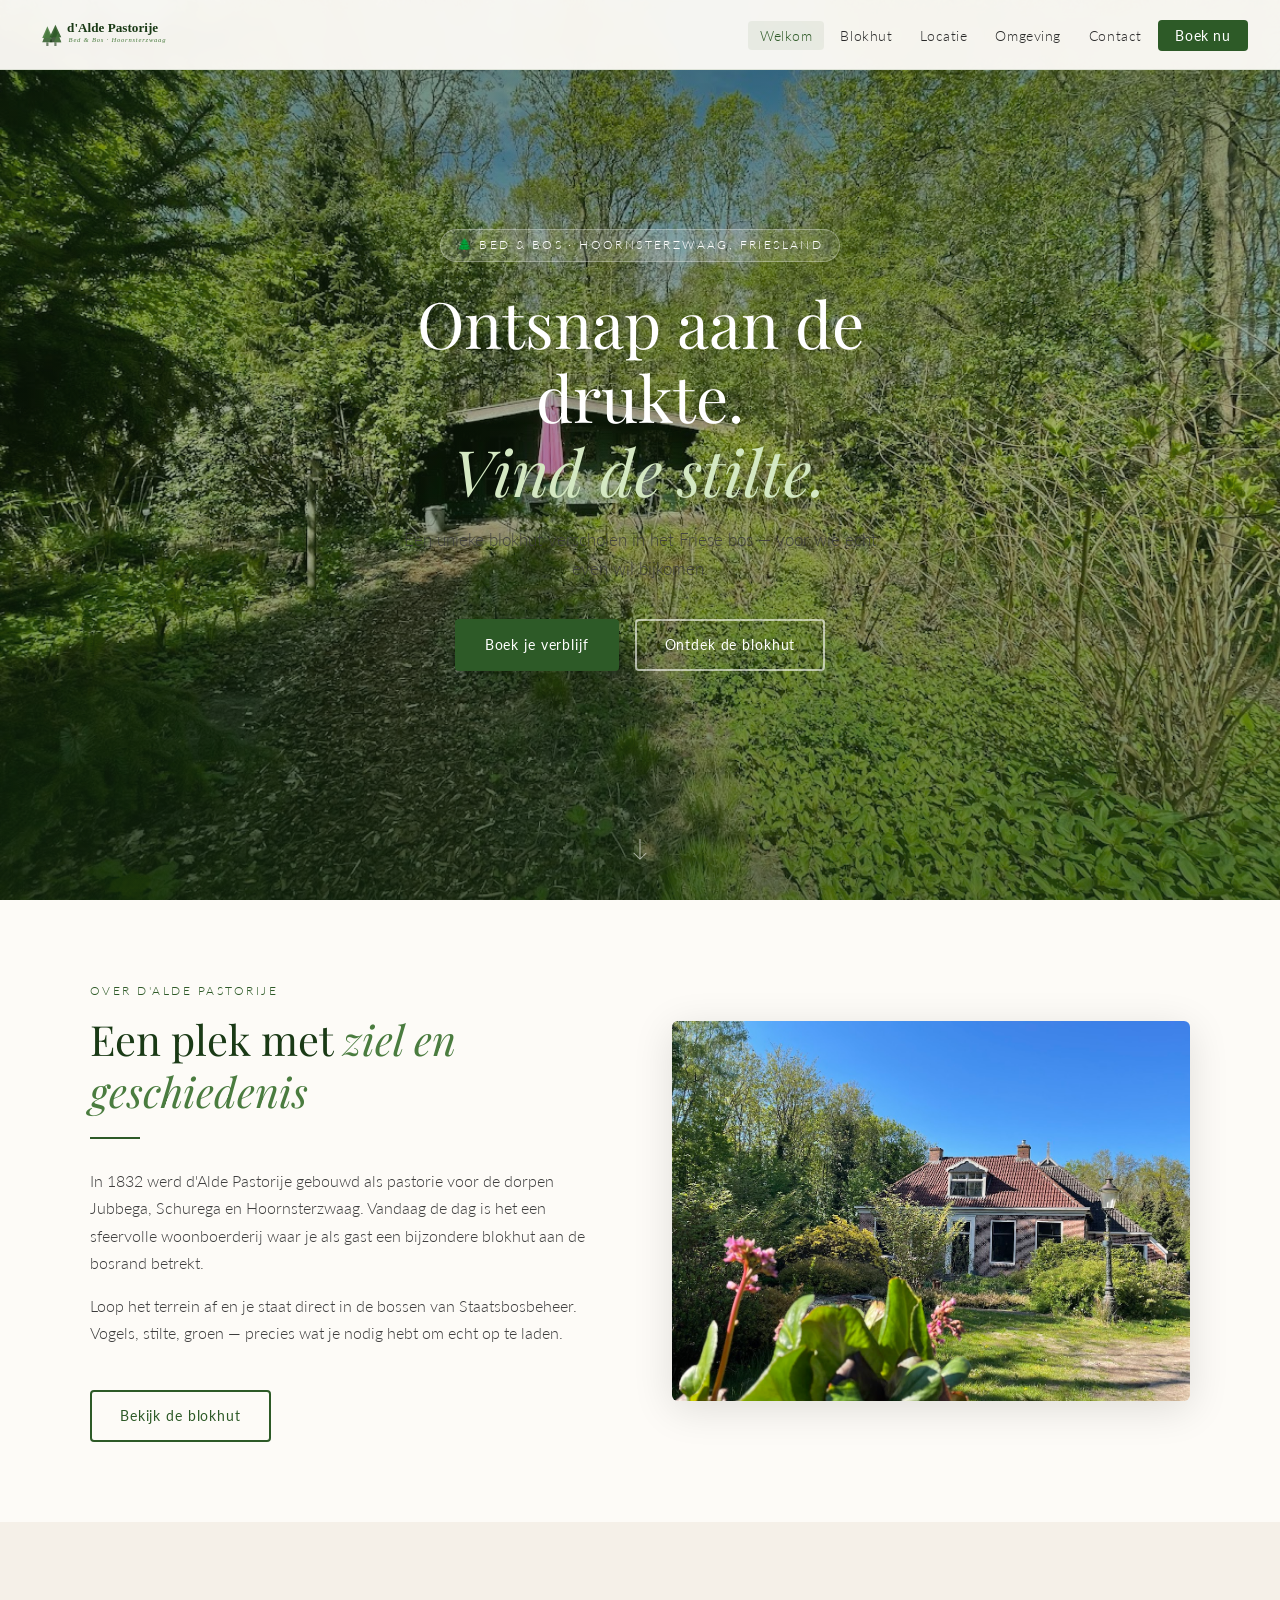
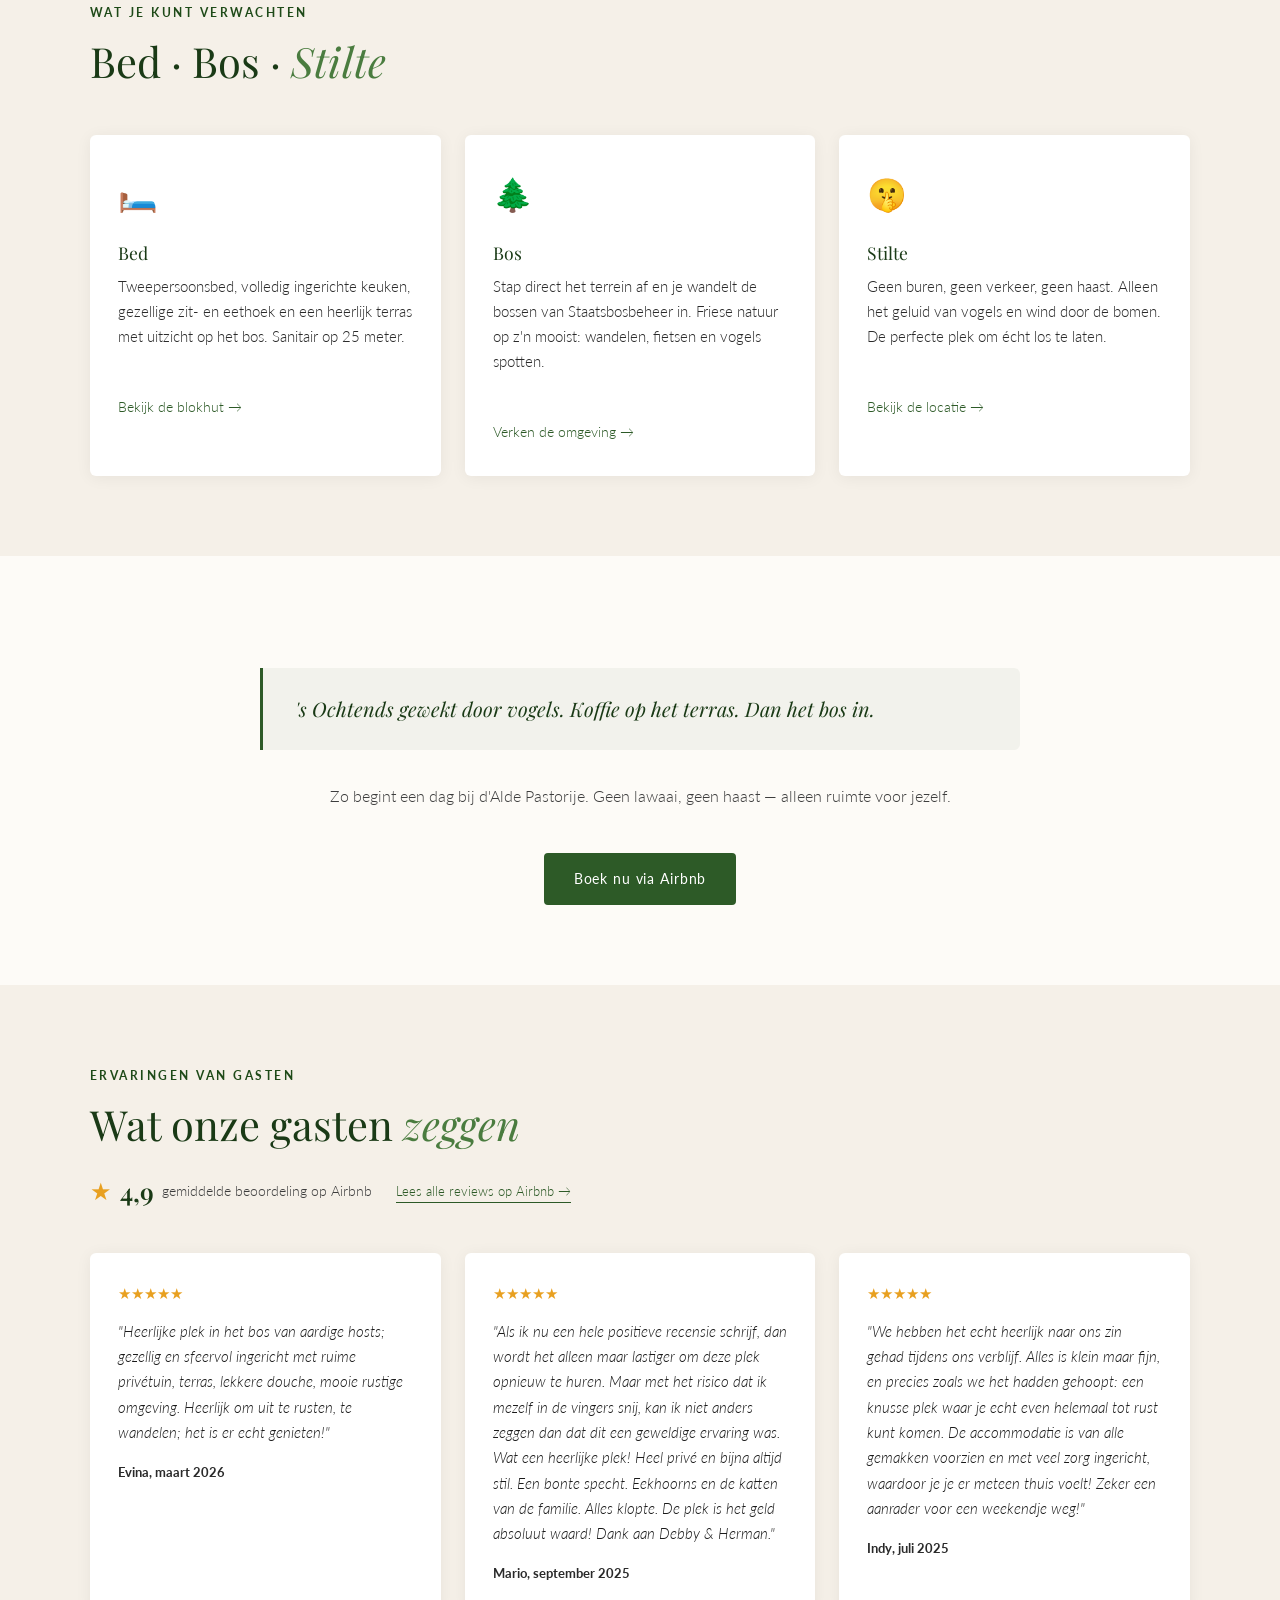
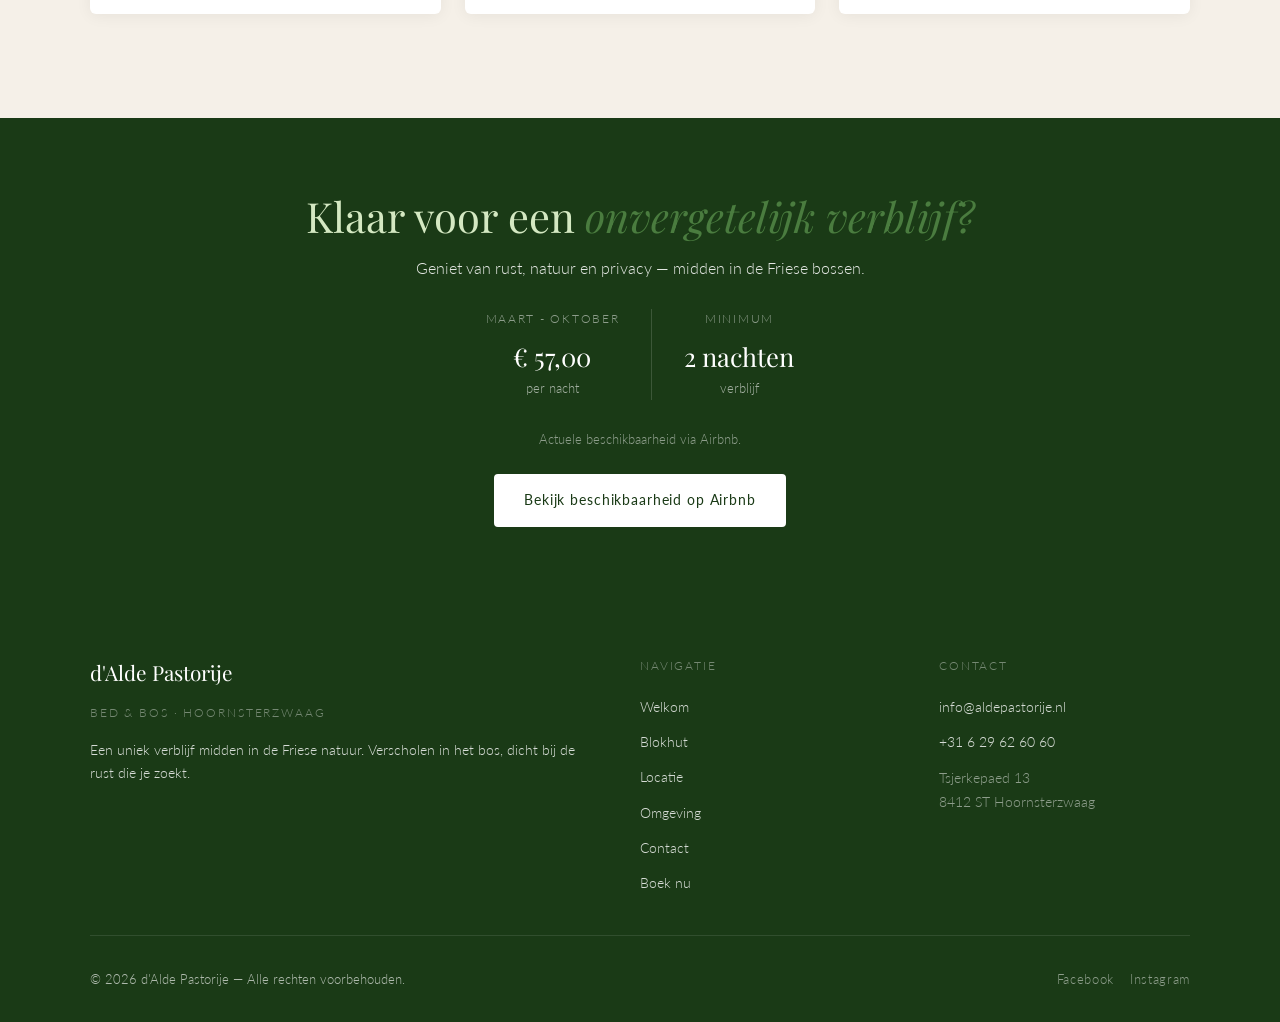
==== index.html @ 49e0f962 "Update index.html" ====
<!DOCTYPE html>
<html lang="nl">
<head>
  <meta charset="UTF-8">
  <meta name="viewport" content="width=device-width, initial-scale=1.0">
  <title>d'Alde Pastorije – Bed & Bos · Hoornsterzwaag, Friesland</title>
  <meta name="description" content="Een unieke blokhut verscholen in het bos. Rust, natuur en privacy midden in Friesland. Boek via Airbnb.">
  <link rel="stylesheet" href="style.css">
</head>
<body>

<!-- NAVIGATIE -->
<nav>
  <a href="index.html" class="nav-logo-img" aria-label="d'Alde Pastorije">
    <img src="fotos/logo.svg" alt="d'Alde Pastorije – Bed &amp; Bos" height="44">
  </a>
  <ul class="nav-links">
    <li><a href="index.html" class="actief">Welkom</a></li>
    <li><a href="blokhut.html">Blokhut</a></li>
    <li><a href="locatie.html">Locatie</a></li>
    <li><a href="omgeving.html">Omgeving</a></li>
    <li><a href="contact.html">Contact</a></li>
    <li><a href="https://www.airbnb.nl/rooms/590486765936281723?guests=1&adults=1&s=67&unique_share_id=4be885d4-4603-4502-bc7c-69f7382459e8" target="_blank" class="nav-boek">Boek nu</a></li>
  </ul>
  <button class="hamburger" aria-label="Menu">
    <span></span><span></span><span></span>
  </button>
</nav>

<!-- HERO -->
<div class="hero">
  <div class="hero-bg"></div>
  <div class="hero-inhoud">
    <span class="hero-tag">🌲 Bed &amp; Bos · Hoornsterzwaag, Friesland</span>
    <h1>Ontsnap aan de drukte.<br><em>Vind de stilte.</em></h1>
    <p>Een unieke blokhut verscholen in het Friese bos — voor wie echt even wil bijkomen.</p>
    <div class="knop-rij">
      <a href="https://www.airbnb.nl/rooms/590486765936281723?guests=1&adults=1&s=67&unique_share_id=4be885d4-4603-4502-bc7c-69f7382459e8" target="_blank" class="knop knop-primair">Boek je verblijf</a>
      <a href="blokhut.html" class="knop knop-secundair">Ontdek de blokhut</a>
    </div>
  </div>
  <a href="#over" class="scroll-pijl">↓</a>
</div>

<!-- OVER SECTIE -->
<section id="over">
  <div class="sectie-breed tweekolom">
    <div>
      <span class="sectie-label">Over d'Alde Pastorije</span>
      <h2>Een plek met <em>ziel en geschiedenis</em></h2>
      <div class="scheidingslijn"></div>
      <p>In 1832 werd d'Alde Pastorije gebouwd als pastorie voor de dorpen Jubbega, Schurega en Hoornsterzwaag. Vandaag de dag is het een sfeervolle woonboerderij waar je als gast een bijzondere blokhut aan de bosrand betrekt.</p>
      <p>Loop het terrein af en je staat direct in de bossen van Staatsbosbeheer. Vogels, stilte, groen — precies wat je nodig hebt om echt op te laden.</p>
      <br>
      <a href="blokhut.html" class="knop knop-lijn">Bekijk de blokhut</a>
    </div>
    <div class="foto-kader">
      <img src="fotos/IMG_7119.jpg" alt="D'Alde Pastorije - de pastorie">
    </div>
  </div>
</section>

<!-- KENMERKEN -->
<section class="bg-beige">
  <div class="sectie-breed">
    <span class="sectie-label">Wat je kunt verwachten</span>
    <h2>Bed · Bos · <em>Stilte</em></h2>
    <div class="kaart-rij">
      <div class="kaart">
        <span class="kaart-icon">🛏️</span>
        <h3>Bed</h3>
        <p>Tweepersoonsbed, volledig ingerichte keuken, gezellige zit- en eethoek en een heerlijk terras met uitzicht op het bos. Sanitair op 25 meter.</p>
        <br>
        <a href="blokhut.html" style="color: var(--groen); text-decoration: none; font-size: 0.88rem;">Bekijk de blokhut →</a>
      </div>
      <div class="kaart">
        <span class="kaart-icon">🌲</span>
        <h3>Bos</h3>
        <p>Stap direct het terrein af en je wandelt de bossen van Staatsbosbeheer in. Friese natuur op z'n mooist: wandelen, fietsen en vogels spotten.</p>
        <br>
        <a href="omgeving.html" style="color: var(--groen); text-decoration: none; font-size: 0.88rem;">Verken de omgeving →</a>
      </div>
      <div class="kaart">
        <span class="kaart-icon">🤫</span>
        <h3>Stilte</h3>
        <p>Geen buren, geen verkeer, geen haast. Alleen het geluid van vogels en wind door de bomen. De perfecte plek om écht los te laten.</p>
        <br>
        <a href="locatie.html" style="color: var(--groen); text-decoration: none; font-size: 0.88rem;">Bekijk de locatie →</a>
      </div>
    </div>
  </div>
</section>

<!-- QUOTE SECTIE -->
<section>
  <div class="sectie-smal" style="text-align: center;">
    <div class="quote-blok" style="text-align: left;">
      <p>'s Ochtends gewekt door vogels. Koffie op het terras. Dan het bos in.</p>
    </div>
    <p>Zo begint een dag bij d'Alde Pastorije. Geen lawaai, geen haast — alleen ruimte voor jezelf.</p>
    <br>
    <a href="https://www.airbnb.nl/rooms/590486765936281723?guests=1&adults=1&s=67&unique_share_id=4be885d4-4603-4502-bc7c-69f7382459e8" target="_blank" class="knop knop-donker">Boek nu via Airbnb</a>
  </div>
</section>

<!-- BEOORDELINGEN -->
<section class="bg-beige">
  <div class="sectie-breed">
    <span class="sectie-label">Ervaringen van gasten</span>
    <h2>Wat onze gasten <em>zeggen</em></h2>
    <div style="display: flex; align-items: center; gap: 1.5rem; margin: 0.75rem 0 2rem; flex-wrap: wrap;">
      <div style="display: flex; align-items: center; gap: 0.5rem;">
        <span style="font-size: 1.5rem; color: #e8a020;">★</span>
        <span style="font-family: 'Playfair Display', serif; font-size: 1.6rem; color: var(--groen-donker); font-weight: 600;">4,9</span>
        <span style="font-size: 0.85rem; color: var(--tekst-zacht);">gemiddelde beoordeling op Airbnb</span>
      </div>
      <a href="https://www.airbnb.nl/rooms/590486765936281723?guests=1&adults=1&s=67&unique_share_id=4be885d4-4603-4502-bc7c-69f7382459e8" target="_blank" style="font-size: 0.82rem; color: var(--groen); text-decoration: none; border-bottom: 1px solid var(--groen);">Lees alle reviews op Airbnb →</a>
    </div>
    <div class="sterren-rij">
      <div class="ster-kaart">
        <div class="sterren">★★★★★</div>
        <p>"Heerlijke plek in het bos van aardige hosts; gezellig en sfeervol ingericht met ruime privétuin, terras, lekkere douche, mooie rustige omgeving. Heerlijk om uit te rusten, te wandelen; het is er echt genieten!"</p>
        <span class="ster-naam">Evina, maart 2026</span>
      </div>
      <div class="ster-kaart">
        <div class="sterren">★★★★★</div>
        <p>"Als ik nu een hele positieve recensie schrijf, dan wordt het alleen maar lastiger om deze plek opnieuw te huren. Maar met het risico dat ik mezelf in de vingers snij, kan ik niet anders zeggen dan dat dit een geweldige ervaring was. Wat een heerlijke plek! Heel privé en bijna altijd stil. Een bonte specht. Eekhoorns en de katten van de familie. Alles klopte. De plek is het geld absoluut waard! Dank aan Debby & Herman."</p>
        <span class="ster-naam">Mario, september 2025</span>
      </div>
      <div class="ster-kaart">
        <div class="sterren">★★★★★</div>
        <p>"We hebben het echt heerlijk naar ons zin gehad tijdens ons verblijf. Alles is klein maar fijn, en precies zoals we het hadden gehoopt: een knusse plek waar je echt even helemaal tot rust kunt komen. De accommodatie is van alle gemakken voorzien en met veel zorg ingericht, waardoor je je er meteen thuis voelt! Zeker een aanrader voor een weekendje weg!"</p>
        <span class="ster-naam">Indy, juli 2025</span>
      </div>
    </div>
    <p style="margin-top: 1.5rem; font-size: 0.82rem; color: var(--tekst-zacht);"></p>
  </div>
</section>

<!-- PRIJS BANNER -->
<div class="prijs-banner">
  <h2>Klaar voor een <em>onvergetelijk verblijf?</em></h2>
  <p>Geniet van rust, natuur en privacy — midden in de Friese bossen.</p>
  <div style="display: flex; justify-content: center; gap: 2rem; flex-wrap: wrap; margin: 1.75rem 0;">
    <div style="text-align: center;">
      <div style="font-size: 0.72rem; letter-spacing: 0.15em; text-transform: uppercase; color: rgba(255,255,255,0.5); margin-bottom: 0.4rem;">maart - oktober</div>
      <div style="font-family: 'Playfair Display', serif; font-size: 1.6rem; color: white;">€ 57,00</div>
      <div style="font-size: 0.8rem; color: rgba(255,255,255,0.6);">per nacht</div>
    </div>
    <div style="width: 1px; background: rgba(255,255,255,0.15);"></div>
    <div style="text-align: center;">
      <div style="font-size: 0.72rem; letter-spacing: 0.15em; text-transform: uppercase; color: rgba(255,255,255,0.5); margin-bottom: 0.4rem;">Minimum</div>
      <div style="font-family: 'Playfair Display', serif; font-size: 1.6rem; color: white;">2 nachten</div>
      <div style="font-size: 0.8rem; color: rgba(255,255,255,0.6);">verblijf</div>
    </div>
  </div>
  <p style="font-size: 0.82rem; color: rgba(255,255,255,0.5); margin-bottom: 1.5rem;">Actuele beschikbaarheid via Airbnb.</p>
  <a href="https://www.airbnb.nl/rooms/590486765936281723?guests=1&adults=1&s=67&unique_share_id=4be885d4-4603-4502-bc7c-69f7382459e8" target="_blank" class="knop" style="background: white; color: var(--groen-donker); border: 2px solid white;">Bekijk beschikbaarheid op Airbnb</a>
</div>

<!-- FOOTER -->
<footer>
  <div class="footer-inner">
    <div>
      <div class="footer-merk">d'Alde Pastorije</div>
      <div class="footer-sub">Bed &amp; Bos · Hoornsterzwaag</div>
      <p class="footer-tekst">Een uniek verblijf midden in de Friese natuur. Verscholen in het bos, dicht bij de rust die je zoekt.</p>
    </div>
    <div>
      <div class="footer-kop">Navigatie</div>
      <ul class="footer-links">
        <li><a href="index.html">Welkom</a></li>
        <li><a href="blokhut.html">Blokhut</a></li>
        <li><a href="locatie.html">Locatie</a></li>
        <li><a href="omgeving.html">Omgeving</a></li>
        <li><a href="contact.html">Contact</a></li>
        <li><a href="https://www.airbnb.nl/rooms/590486765936281723?guests=1&adults=1&s=67&unique_share_id=4be885d4-4603-4502-bc7c-69f7382459e8" target="_blank">Boek nu</a></li>
      </ul>
    </div>
    <div>
      <div class="footer-kop">Contact</div>
      <ul class="footer-links">
        <li><a href="mailto:info@aldepastorije.nl">info@aldepastorije.nl</a></li>
        <li><a href="tel:+31629626060">+31 6 29 62 60 60</a></li>
        <li style="color: rgba(255,255,255,0.5); font-size: 0.88rem; padding: 0.25rem 0;">Tsjerkepaed 13<br>8412 ST Hoornsterzwaag</li>
      </ul>
    </div>
  </div>
  <div class="footer-bodem">
    <span>© 2026 d'Alde Pastorije — Alle rechten voorbehouden.</span>
    <div class="social-links">
      <a href="http://www.facebook.com/aldepastorije" target="_blank">Facebook</a>
      <a href="http://www.instagram.com/aldepastorije" target="_blank">Instagram</a>
    </div>
  </div>
</footer>

<script src="script.js"></script>
</body>
</html>
---- style.css ----
@import url('https://fonts.googleapis.com/css2?family=Playfair+Display:ital,wght@0,400;0,600;1,400&family=Lato:wght@300;400;700&display=swap');

:root {
  --groen: #2d5a27;
  --groen-licht: #4a7c3f;
  --groen-donker: #1a3a16;
  --beige: #f5f0e8;
  --beige-donker: #e8e0d0;
  --bruin: #8b6914;
  --wit: #fdfbf7;
  --tekst: #1a1a1a;
  --tekst-zacht: #3d3d3d;
  --accent: #c8552a;
}

* { box-sizing: border-box; margin: 0; padding: 0; }

html { scroll-behavior: smooth; }

body {
  font-family: 'Lato', sans-serif;
  font-weight: 300;
  color: var(--tekst);
  background: var(--wit);
  line-height: 1.7;
}

/* ── NAVIGATIE ── */
nav {
  position: fixed;
  top: 0; left: 0; right: 0;
  z-index: 100;
  background: rgba(253, 251, 247, 0.96);
  backdrop-filter: blur(8px);
  border-bottom: 1px solid rgba(45, 90, 39, 0.12);
  padding: 0 2rem;
  display: flex;
  align-items: center;
  justify-content: space-between;
  height: 70px;
  transition: box-shadow 0.3s;
}

nav.scrolled { box-shadow: 0 2px 20px rgba(0,0,0,0.08); }

.nav-logo {
  display: flex;
  flex-direction: column;
  text-decoration: none;
  line-height: 1.2;
}

.nav-logo span:first-child {
  font-family: 'Playfair Display', serif;
  font-size: 1.15rem;
  color: var(--groen-donker);
  font-weight: 600;
}

.nav-logo span:last-child {
  font-size: 0.7rem;
  color: #2a2a2a;
  letter-spacing: 0.12em;
  text-transform: uppercase;
}

.nav-links {
  display: flex;
  list-style: none;
  gap: 0.25rem;
  align-items: center;
}

.nav-links a {
  text-decoration: none;
  color: #2a2a2a;
  font-size: 0.88rem;
  letter-spacing: 0.04em;
  padding: 0.4rem 0.75rem;
  border-radius: 4px;
  transition: color 0.2s, background 0.2s;
}

.nav-links a:hover, .nav-links a.actief {
  color: var(--groen);
  background: rgba(45, 90, 39, 0.07);
}

.nav-boek {
  background: var(--groen) !important;
  color: white !important;
  padding: 0.45rem 1.1rem !important;
  border-radius: 4px !important;
  font-weight: 400 !important;
  letter-spacing: 0.06em;
  transition: background 0.2s !important;
}

.nav-boek:hover { background: var(--groen-licht) !important; }

.hamburger {
  display: none;
  flex-direction: column;
  gap: 5px;
  cursor: pointer;
  background: none;
  border: none;
  padding: 4px;
}

.hamburger span {
  display: block;
  width: 24px;
  height: 2px;
  background: var(--groen-donker);
  border-radius: 2px;
  transition: all 0.3s;
}

/* ── PAGINAKOP ── */
.page-top { padding-top: 70px; }

/* ── HERO ── */
.hero {
  position: relative;
  height: 100vh;
  min-height: 600px;
  overflow: hidden;
  display: flex;
  align-items: center;
  justify-content: center;
}

.hero-bg {
  position: absolute;
  inset: 0;
  background:
    linear-gradient(to bottom, rgba(20, 45, 15, 0.55) 0%, rgba(20, 45, 15, 0.35) 50%, rgba(20, 45, 15, 0.65) 100%),
    url('fotos/IMG_7157.jpg') center/cover no-repeat;
}

.hero-inhoud {
  position: relative;
  text-align: center;
  color: white;
  padding: 2rem;
  max-width: 680px;
  animation: opkomen 1s ease-out;
}

@keyframes opkomen {
  from { opacity: 0; transform: translateY(24px); }
  to   { opacity: 1; transform: translateY(0); }
}

.hero-tag {
  display: inline-block;
  font-size: 0.75rem;
  letter-spacing: 0.2em;
  text-transform: uppercase;
  background: rgba(255,255,255,0.15);
  border: 1px solid rgba(255,255,255,0.3);
  padding: 0.35rem 1rem;
  border-radius: 20px;
  margin-bottom: 1.5rem;
}

.hero h1 {
  font-family: 'Playfair Display', serif;
  font-size: clamp(2.4rem, 6vw, 4rem);
  line-height: 1.15;
  margin-bottom: 1.2rem;
  font-weight: 400;
}

.hero h1 em {
  font-style: italic;
  color: #d4e8c2;
}

.hero p {
  font-size: 1.05rem;
  font-weight: 300;
  opacity: 0.9;
  margin-bottom: 2.2rem;
  max-width: 480px;
  margin-left: auto;
  margin-right: auto;
}

.knop-rij {
  display: flex;
  gap: 1rem;
  justify-content: center;
  flex-wrap: wrap;
}

.knop {
  display: inline-block;
  text-decoration: none;
  padding: 0.75rem 1.75rem;
  border-radius: 4px;
  font-size: 0.9rem;
  letter-spacing: 0.06em;
  transition: all 0.2s;
  font-weight: 400;
}

.knop-primair {
  background: var(--groen);
  color: white;
  border: 2px solid var(--groen);
}

.knop-primair:hover { background: var(--groen-licht); border-color: var(--groen-licht); }

.knop-secundair {
  background: transparent;
  color: white;
  border: 2px solid rgba(255,255,255,0.6);
}

.knop-secundair:hover { background: rgba(255,255,255,0.15); border-color: white; }

.knop-donker {
  background: var(--groen);
  color: white;
  border: 2px solid var(--groen);
}

.knop-donker:hover { background: var(--groen-licht); }

.knop-lijn {
  background: transparent;
  color: var(--groen);
  border: 2px solid var(--groen);
}

.knop-lijn:hover { background: var(--groen); color: white; }

.scroll-pijl {
  position: absolute;
  bottom: 2rem;
  left: 50%;
  transform: translateX(-50%);
  color: rgba(255,255,255,0.6);
  font-size: 1.5rem;
  animation: bounce 2s infinite;
  text-decoration: none;
}

@keyframes bounce {
  0%, 100% { transform: translateX(-50%) translateY(0); }
  50% { transform: translateX(-50%) translateY(6px); }
}

/* ── SECTIES ── */
section { padding: 5rem 2rem; }

.sectie-smal { max-width: 760px; margin: 0 auto; }
.sectie-breed { max-width: 1100px; margin: 0 auto; }

.sectie-label {
  font-size: 0.78rem;
  letter-spacing: 0.2em;
  text-transform: uppercase;
  color: var(--groen);
  margin-bottom: 0.75rem;
  display: block;
}

h2 {
  font-family: 'Playfair Display', serif;
  font-size: clamp(1.8rem, 3.5vw, 2.6rem);
  font-weight: 400;
  line-height: 1.25;
  color: var(--groen-donker);
  margin-bottom: 1.2rem;
}

h2 em { font-style: italic; color: var(--groen-licht); }

h3 {
  font-family: 'Playfair Display', serif;
  font-size: 1.25rem;
  font-weight: 400;
  color: var(--groen-donker);
  margin-bottom: 0.6rem;
}

p { margin-bottom: 1rem; color: var(--tekst-zacht); }
p:last-child { margin-bottom: 0; }

/* ── BEIGE SECTIE ── */
.bg-beige { background: var(--beige); }
.bg-groen { background: var(--groen-donker); color: white; }
.bg-groen h2 { color: #d4e8c2; }
.bg-groen p { color: rgba(255,255,255,0.75); }

/* ── TWEEKOLOM ── */
.tweekolom {
  display: grid;
  grid-template-columns: 1fr 1fr;
  gap: 4rem;
  align-items: center;
}

.tweekolom.omgekeerd > *:first-child { order: 2; }
.tweekolom.omgekeerd > *:last-child { order: 1; }

/* ── FOTO ── */
.foto-kader {
  border-radius: 6px;
  overflow: hidden;
  box-shadow: 0 8px 40px rgba(0,0,0,0.12);
}

.foto-kader img {
  width: 100%;
  height: 380px;
  object-fit: cover;
  display: block;
  transition: transform 0.5s;
}

.foto-kader:hover img { transform: scale(1.03); }

/* ── ICON KAARTEN ── */
.kaart-rij {
  display: grid;
  grid-template-columns: repeat(auto-fit, minmax(220px, 1fr));
  gap: 1.5rem;
  margin-top: 3rem;
}

.kaart {
  background: white;
  border-radius: 6px;
  padding: 2rem 1.75rem;
  box-shadow: 0 2px 16px rgba(0,0,0,0.06);
  transition: transform 0.2s, box-shadow 0.2s;
}

.kaart:hover { transform: translateY(-3px); box-shadow: 0 6px 24px rgba(0,0,0,0.1); }

.kaart-icon { font-size: 2rem; margin-bottom: 1rem; display: block; }
.kaart h3 { font-size: 1.1rem; margin-bottom: 0.4rem; }
.kaart p { font-size: 0.92rem; }

/* ── GALERIJ ── */
.galerij {
  display: grid;
  grid-template-columns: repeat(auto-fit, minmax(260px, 1fr));
  gap: 0.75rem;
  margin-top: 2rem;
}

.galerij img {
  width: 100%;
  height: 220px;
  object-fit: cover;
  border-radius: 4px;
  display: block;
  cursor: pointer;
  transition: opacity 0.2s, transform 0.3s;
}

.galerij img:hover { opacity: 0.9; transform: scale(1.01); }

/* ── LIGHTBOX ── */
.lightbox {
  display: none;
  position: fixed;
  inset: 0;
  background: rgba(0,0,0,0.92);
  z-index: 1000;
  align-items: center;
  justify-content: center;
}

.lightbox.open { display: flex; }

.lightbox img {
  max-width: 90vw;
  max-height: 88vh;
  object-fit: contain;
  border-radius: 4px;
}

.lightbox-sluit {
  position: absolute;
  top: 1.5rem; right: 1.5rem;
  color: white;
  font-size: 2rem;
  cursor: pointer;
  background: none;
  border: none;
  line-height: 1;
  opacity: 0.7;
  transition: opacity 0.2s;
}

.lightbox-sluit:hover { opacity: 1; }

/* ── QUOTE SECTIE ── */
.quote-blok {
  border-left: 3px solid var(--groen);
  padding: 1.5rem 2rem;
  background: rgba(45, 90, 39, 0.05);
  border-radius: 0 6px 6px 0;
  margin: 2rem 0;
}

.quote-blok p {
  font-family: 'Playfair Display', serif;
  font-size: 1.25rem;
  font-style: italic;
  color: var(--groen-donker);
}

/* ── BEOORDELINGEN ── */
.sterren-rij {
  display: grid;
  grid-template-columns: repeat(auto-fit, minmax(240px, 1fr));
  gap: 1.5rem;
  margin-top: 2.5rem;
}

.ster-kaart {
  background: white;
  padding: 1.75rem;
  border-radius: 6px;
  box-shadow: 0 2px 16px rgba(0,0,0,0.06);
}

.sterren { color: #e8a020; font-size: 0.95rem; margin-bottom: 0.75rem; }
.ster-kaart p { font-size: 0.93rem; font-style: italic; color: var(--tekst); margin-bottom: 0.75rem; }
.ster-naam { font-size: 0.8rem; color: var(--tekst-zacht); font-weight: 700; font-style: normal; }

/* ── PRIJS BANNER ── */
.prijs-banner {
  text-align: center;
  padding: 4.5rem 2rem;
  background: var(--groen-donker);
  color: white;
}

.prijs-banner h2 { color: #d4e8c2; margin-bottom: 0.75rem; }
.prijs-banner p { color: rgba(255,255,255,0.75); margin-bottom: 0.5rem; }
.prijs-groot { font-size: 2rem; font-family: 'Playfair Display', serif; color: white !important; margin: 0.5rem 0 1.5rem; }

/* ── LIJSTEN ── */
.link-lijst {
  list-style: none;
  display: flex;
  flex-direction: column;
  gap: 0.5rem;
}

.link-lijst a {
  text-decoration: none;
  color: var(--groen);
  font-size: 0.95rem;
  display: flex;
  align-items: center;
  gap: 0.5rem;
  padding: 0.4rem 0;
  border-bottom: 1px solid rgba(45,90,39,0.1);
  transition: color 0.2s, padding-left 0.2s;
}

.link-lijst a::before { content: '→'; font-size: 0.8rem; }
.link-lijst a:hover { color: var(--groen-donker); padding-left: 0.3rem; }

/* ── OMGEVING SECTIES ── */
.omgeving-grid {
  display: grid;
  grid-template-columns: repeat(auto-fit, minmax(220px, 1fr));
  gap: 2rem;
  margin-top: 2.5rem;
}

.omgeving-blok h3 { margin-bottom: 1rem; font-size: 1rem; letter-spacing: 0.08em; text-transform: uppercase; font-family: 'Lato', sans-serif; font-weight: 700; color: var(--groen); }

/* ── CONTACT ── */
.contact-grid {
  display: grid;
  grid-template-columns: 1fr 1fr;
  gap: 4rem;
  align-items: start;
}

.contact-info p { display: flex; align-items: flex-start; gap: 0.75rem; font-size: 0.95rem; }
.contact-info p span:first-child { font-size: 1.1rem; margin-top: 0.1rem; }

.contact-info a {
  color: var(--groen);
  text-decoration: none;
  transition: color 0.2s;
}

.contact-info a:hover { color: var(--groen-donker); }

.formulier { display: flex; flex-direction: column; gap: 1rem; }

.formulier input,
.formulier textarea,
.formulier select {
  width: 100%;
  padding: 0.85rem 1rem;
  border: 1.5px solid var(--beige-donker);
  border-radius: 4px;
  font-family: 'Lato', sans-serif;
  font-size: 0.92rem;
  background: white;
  color: var(--tekst);
  transition: border-color 0.2s;
  outline: none;
}

.formulier input:focus,
.formulier textarea:focus {
  border-color: var(--groen);
}

.formulier textarea { resize: vertical; min-height: 130px; }

.formulier button {
  background: var(--groen);
  color: white;
  border: none;
  padding: 0.85rem 2rem;
  font-family: 'Lato', sans-serif;
  font-size: 0.92rem;
  letter-spacing: 0.06em;
  cursor: pointer;
  border-radius: 4px;
  transition: background 0.2s;
  align-self: flex-start;
}

.formulier button:hover { background: var(--groen-licht); }

/* ── KAART ── */
.kaart-embed {
  border-radius: 6px;
  overflow: hidden;
  box-shadow: 0 4px 20px rgba(0,0,0,0.1);
  margin-top: 2rem;
}

.kaart-embed iframe {
  display: block;
  width: 100%;
  height: 380px;
  border: none;
}

/* ── PAGINATITEL ── */
.paginatitel {
  padding: 7rem 2rem 3rem;
  background: linear-gradient(135deg, var(--groen-donker), var(--groen));
  color: white;
  text-align: center;
}

.paginatitel h1 {
  font-family: 'Playfair Display', serif;
  font-size: clamp(2rem, 4vw, 3rem);
  font-weight: 400;
  color: white;
}

.paginatitel p { font-weight: 400;
  color: rgba(255,255,255,0.75);
  margin-top: 0.5rem;
  font-size: 1rem;
}

/* ── FOOTER ── */
footer {
  background: var(--groen-donker);
  color: rgba(255,255,255,0.7);
  padding: 3.5rem 2rem 2rem;
}

.footer-inner {
  max-width: 1100px;
  margin: 0 auto;
  display: grid;
  grid-template-columns: 2fr 1fr 1fr;
  gap: 3rem;
  padding-bottom: 2.5rem;
  border-bottom: 1px solid rgba(255,255,255,0.1);
}

.footer-merk { font-family: 'Playfair Display', serif; font-size: 1.3rem; color: white; margin-bottom: 0.75rem; }
.footer-sub { font-size: 0.78rem; letter-spacing: 0.15em; text-transform: uppercase; color: rgba(255,255,255,0.4); }
.footer-tekst { font-size: 0.88rem; margin-top: 1rem; line-height: 1.6; }

.footer-kop { font-size: 0.78rem; letter-spacing: 0.15em; text-transform: uppercase; color: rgba(255,255,255,0.4); margin-bottom: 1rem; }

.footer-links { list-style: none; display: flex; flex-direction: column; gap: 0.5rem; }
.footer-links a { color: rgba(255,255,255,0.65); text-decoration: none; font-size: 0.88rem; transition: color 0.2s; }
.footer-links a:hover { color: white; }

.footer-bodem {
  max-width: 1100px;
  margin: 2rem auto 0;
  display: flex;
  justify-content: space-between;
  align-items: center;
  font-size: 0.82rem;
  flex-wrap: wrap;
  gap: 0.5rem;
}

.social-links { display: flex; gap: 1rem; }
.social-links a { color: rgba(255,255,255,0.5); text-decoration: none; font-size: 0.82rem; letter-spacing: 0.05em; transition: color 0.2s; }
.social-links a:hover { color: white; }

/* ── BEIGE DIVIDER ── */
.scheidingslijn {
  width: 50px;
  height: 2px;
  background: var(--groen);
  margin: 1.25rem 0 1.75rem;
}

/* ── RESPONSIEF ── */
@media (max-width: 768px) {
  .nav-links { display: none; flex-direction: column; position: absolute; top: 70px; left: 0; right: 0; background: var(--wit); padding: 1rem 2rem 1.5rem; border-bottom: 1px solid var(--beige-donker); box-shadow: 0 4px 16px rgba(0,0,0,0.06); }
  .nav-links.open { display: flex; }
  .hamburger { display: flex; }

  .tweekolom { grid-template-columns: 1fr; gap: 2rem; }
  .tweekolom.omgekeerd > * { order: unset !important; }

  .contact-grid { grid-template-columns: 1fr; gap: 2.5rem; }

  .footer-inner { grid-template-columns: 1fr; gap: 2rem; }

  section { padding: 3.5rem 1.5rem; }
}

/* ── LOGO NAVIGATIE ── */
.nav-logo-img {
  display: flex;
  align-items: center;
  text-decoration: none;
  flex-shrink: 0;
}

.nav-logo-img img {
  height: 44px;
  width: auto;
  display: block;
}

/* ── CONTRASTVERBETERINGEN ── */

/* Kaart-tekst donkerder */
.kaart p { color: #2a2a2a; }
.kaart h3 { color: #1a3a16; }

/* Sterren-kaart tekst donkerder */
.ster-kaart p { color: #1a1a1a; }
.ster-naam { color: #2a2a2a; }

/* Footer tekst beter leesbaar */
footer { color: rgba(255,255,255,0.88); }
.footer-tekst { color: rgba(255,255,255,0.82); }
.footer-links a { color: rgba(255,255,255,0.82); }
.footer-bodem { color: rgba(255,255,255,0.65); }

/* Omgeving linklijst donkerder */
.link-lijst a { color: #1e4a18; }

/* Paginatitel ondertitel */
.paginatitel p { color: rgba(255,255,255,0.92); }

/* Sectielabel op beige achtergrond beter leesbaar */
.bg-beige .sectie-label { color: #1e4a18; font-weight: 700; }

/* Quote blok tekst */
.quote-blok p { color: #1a3a16; font-weight: 400; }

/* Prijs-banner subtekst */
.prijs-banner p { color: rgba(255,255,255,0.88); }
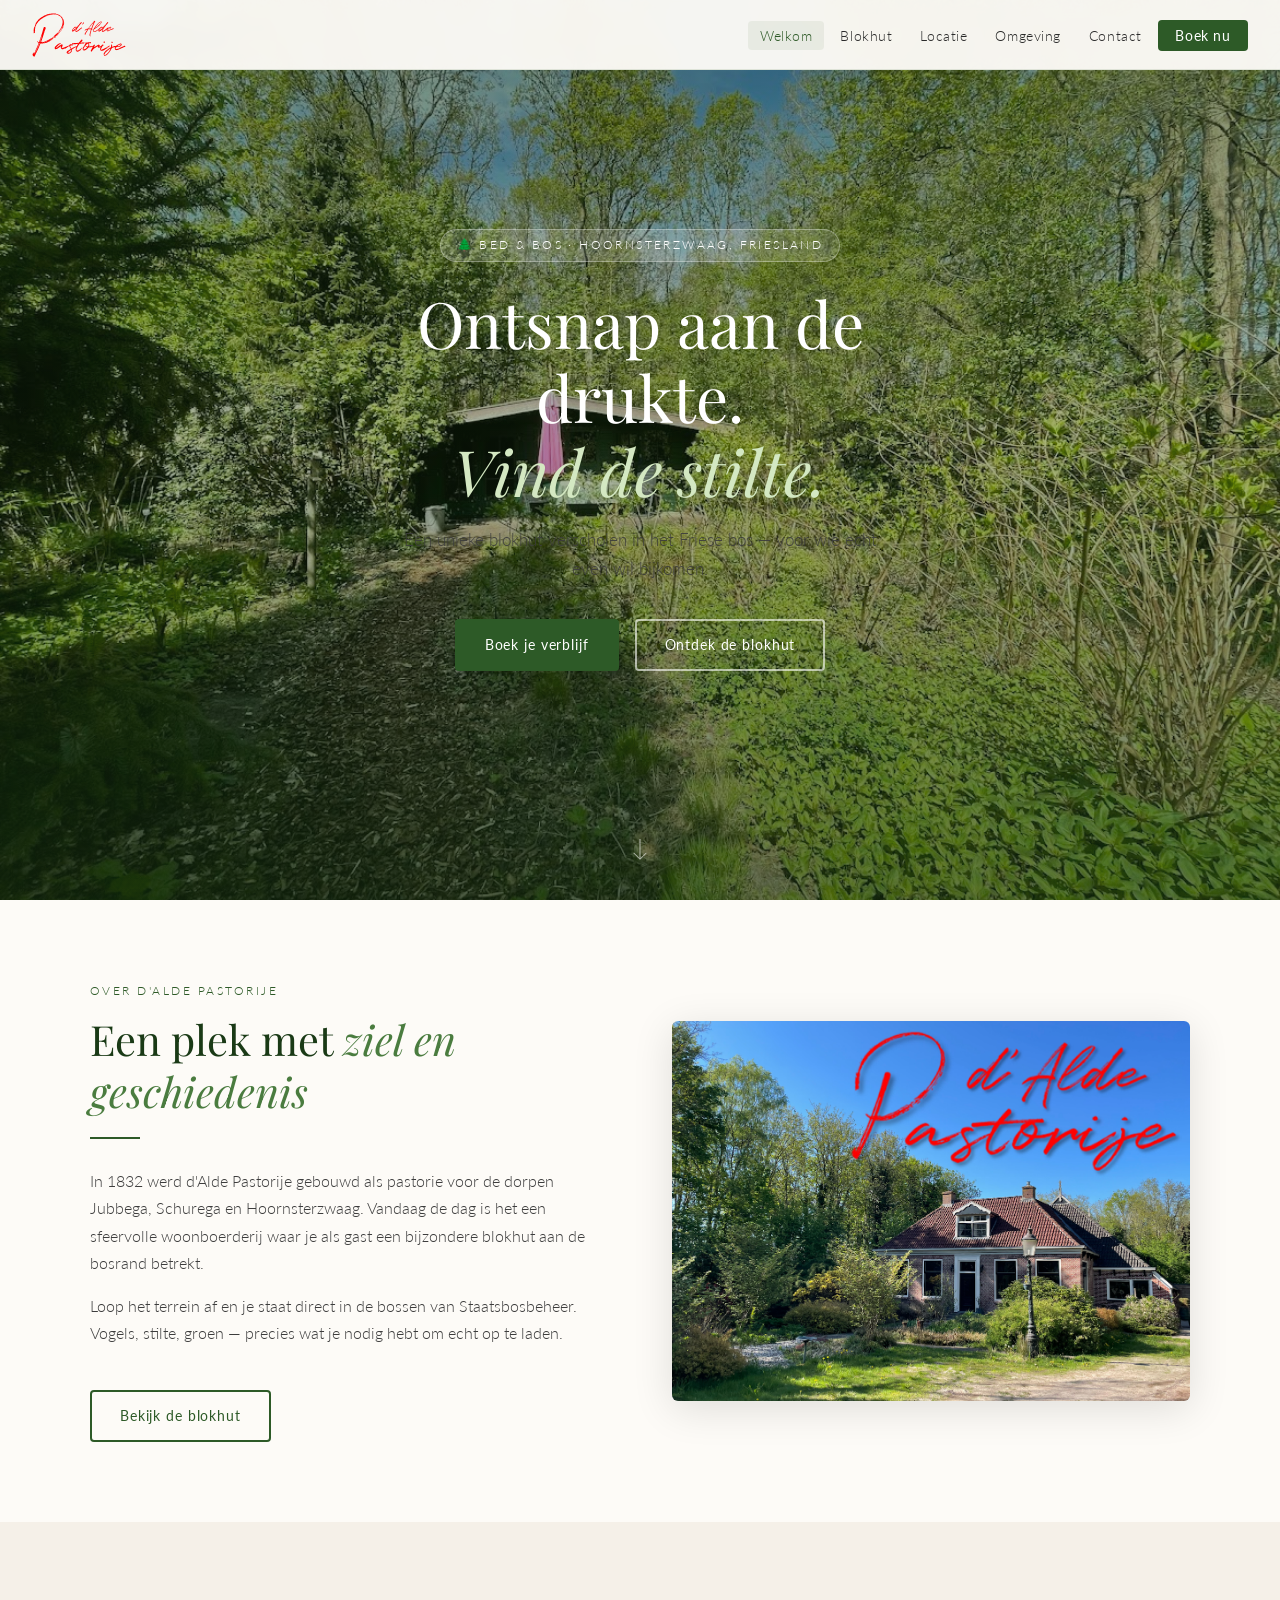
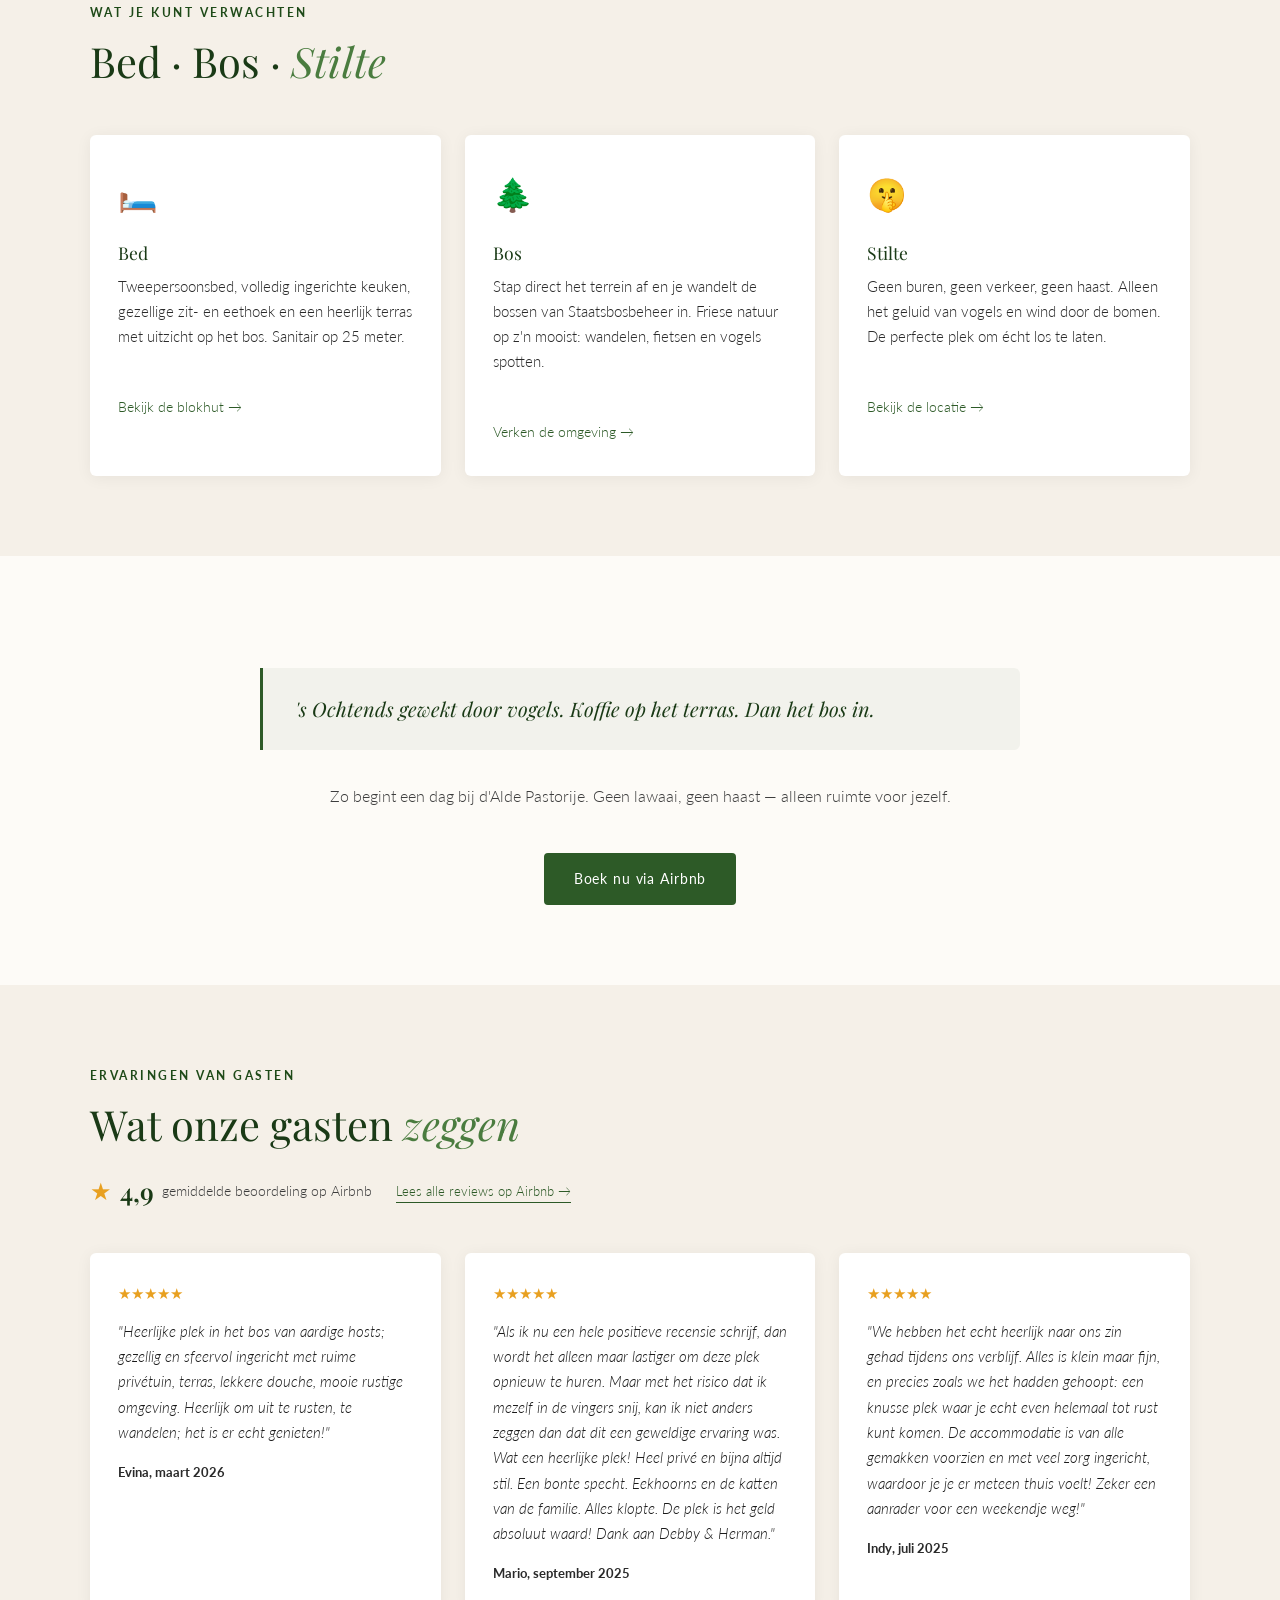
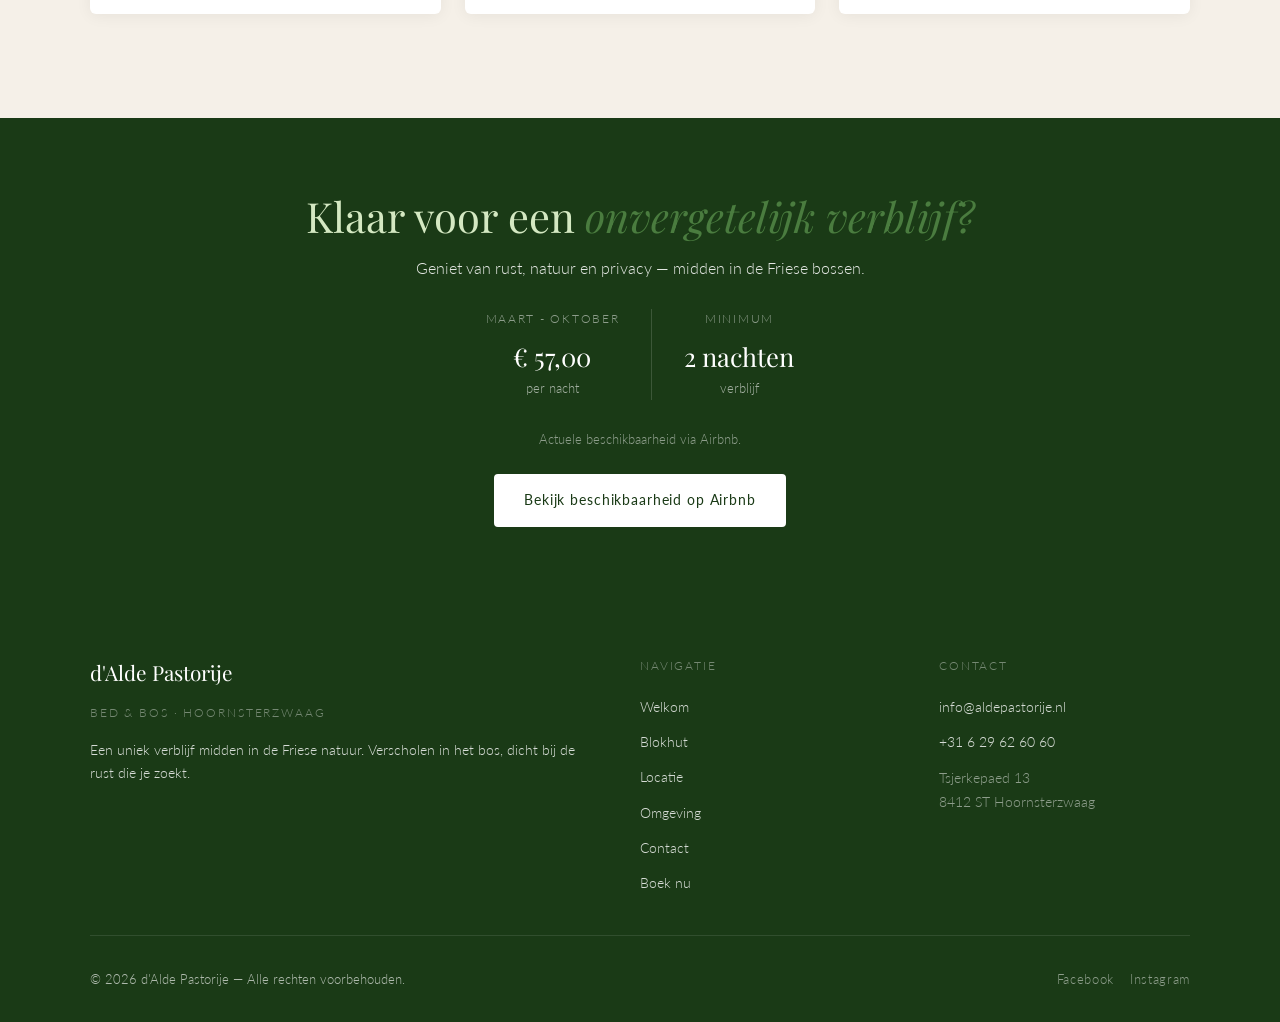
==== commit 653bca38: "Update index.html" ====
--- a/index.html
+++ b/index.html
@@ -55,7 +55,7 @@
       <a href="blokhut.html" class="knop knop-lijn">Bekijk de blokhut</a>
     </div>
     <div class="foto-kader">
-      <img src="fotos/IMG_7119.jpg" alt="D'Alde Pastorije - de pastorie">
+      <img src="fotos/Alde Pastorije.png" alt="Alde Pastorije">
     </div>
   </div>
 </section>
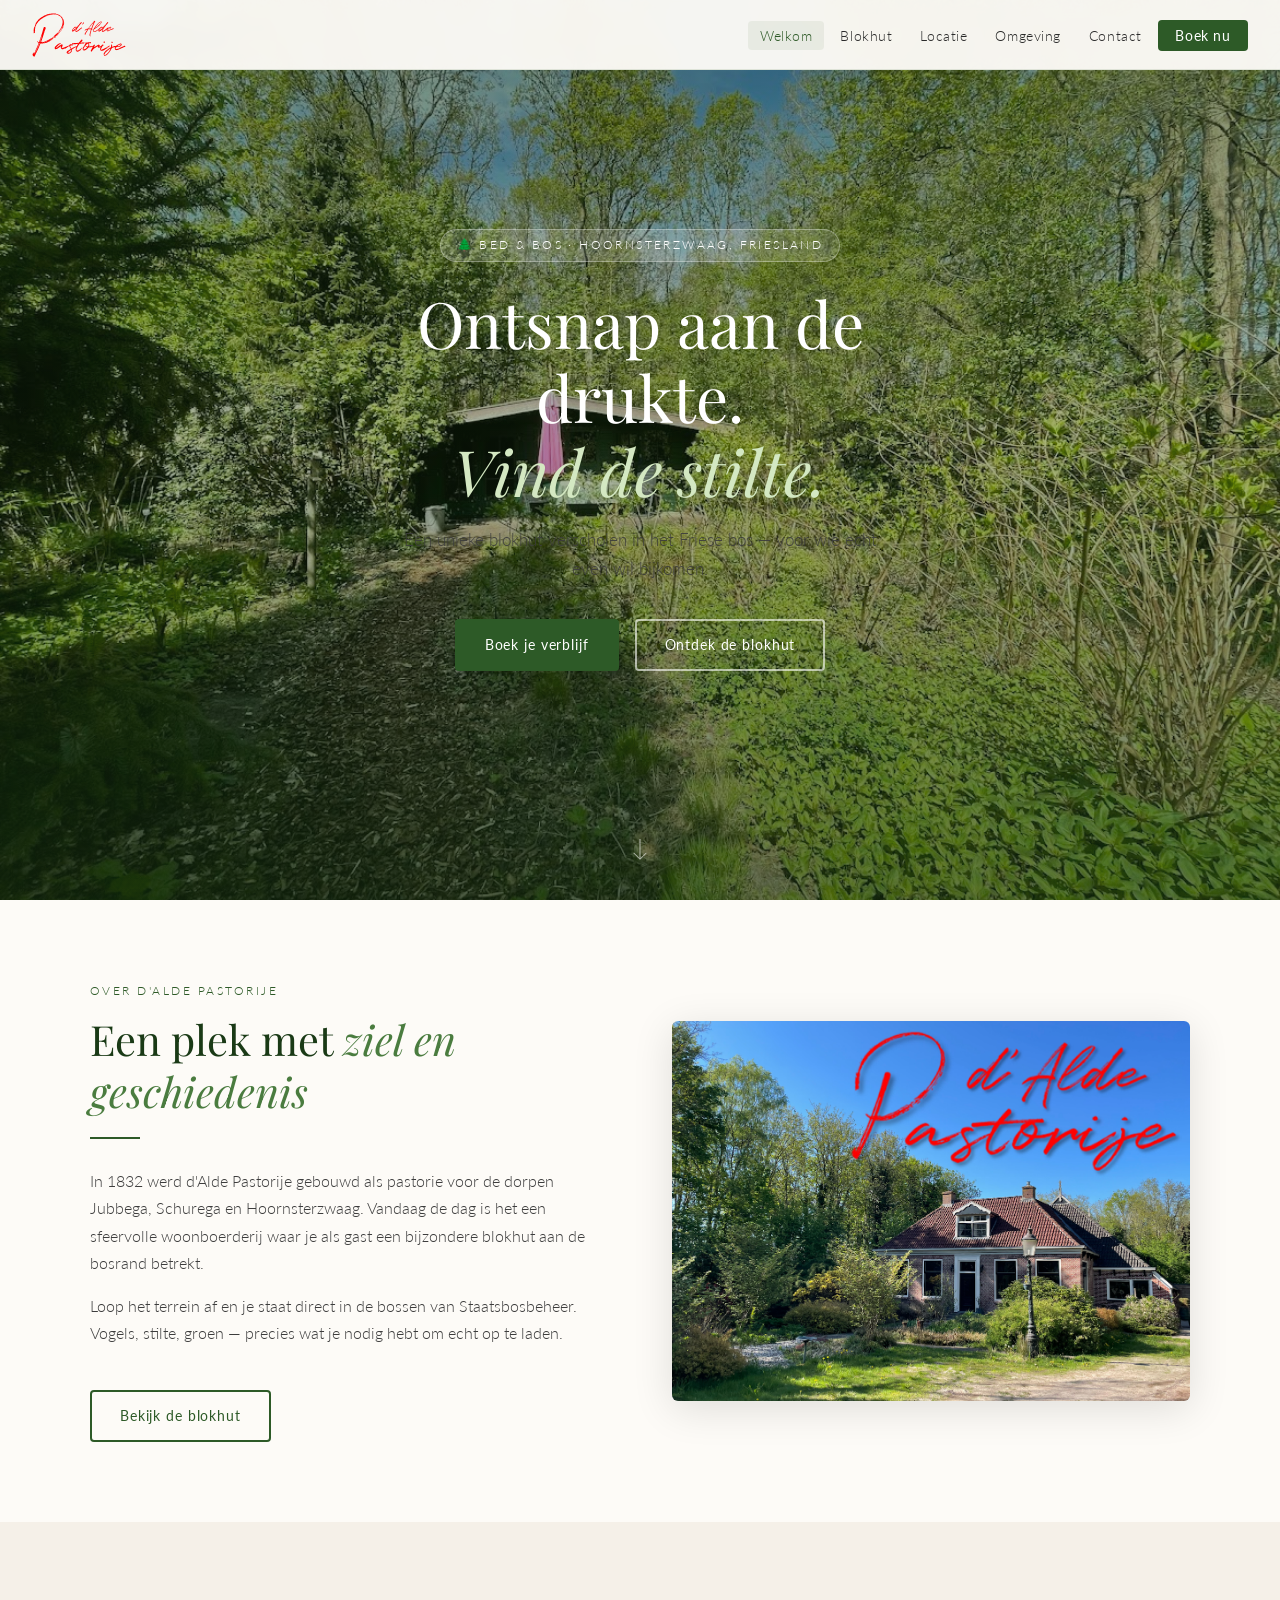
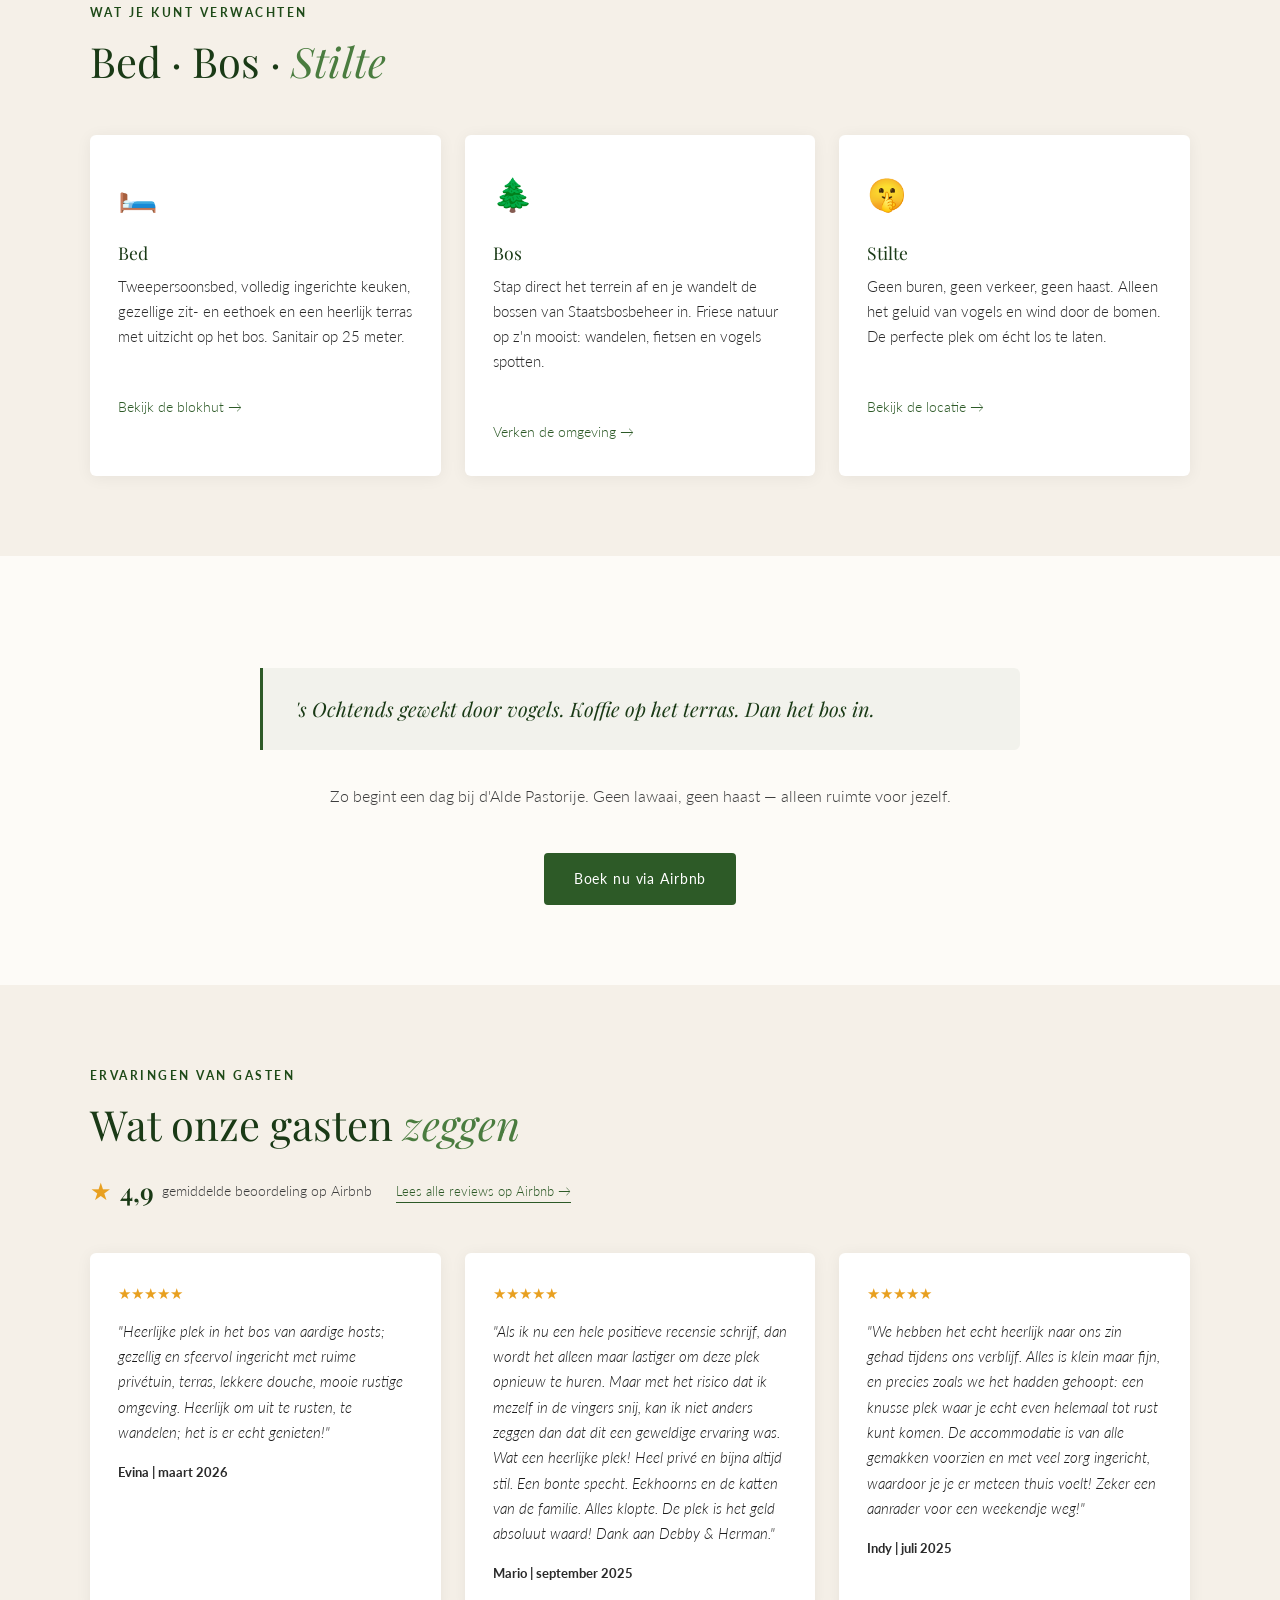
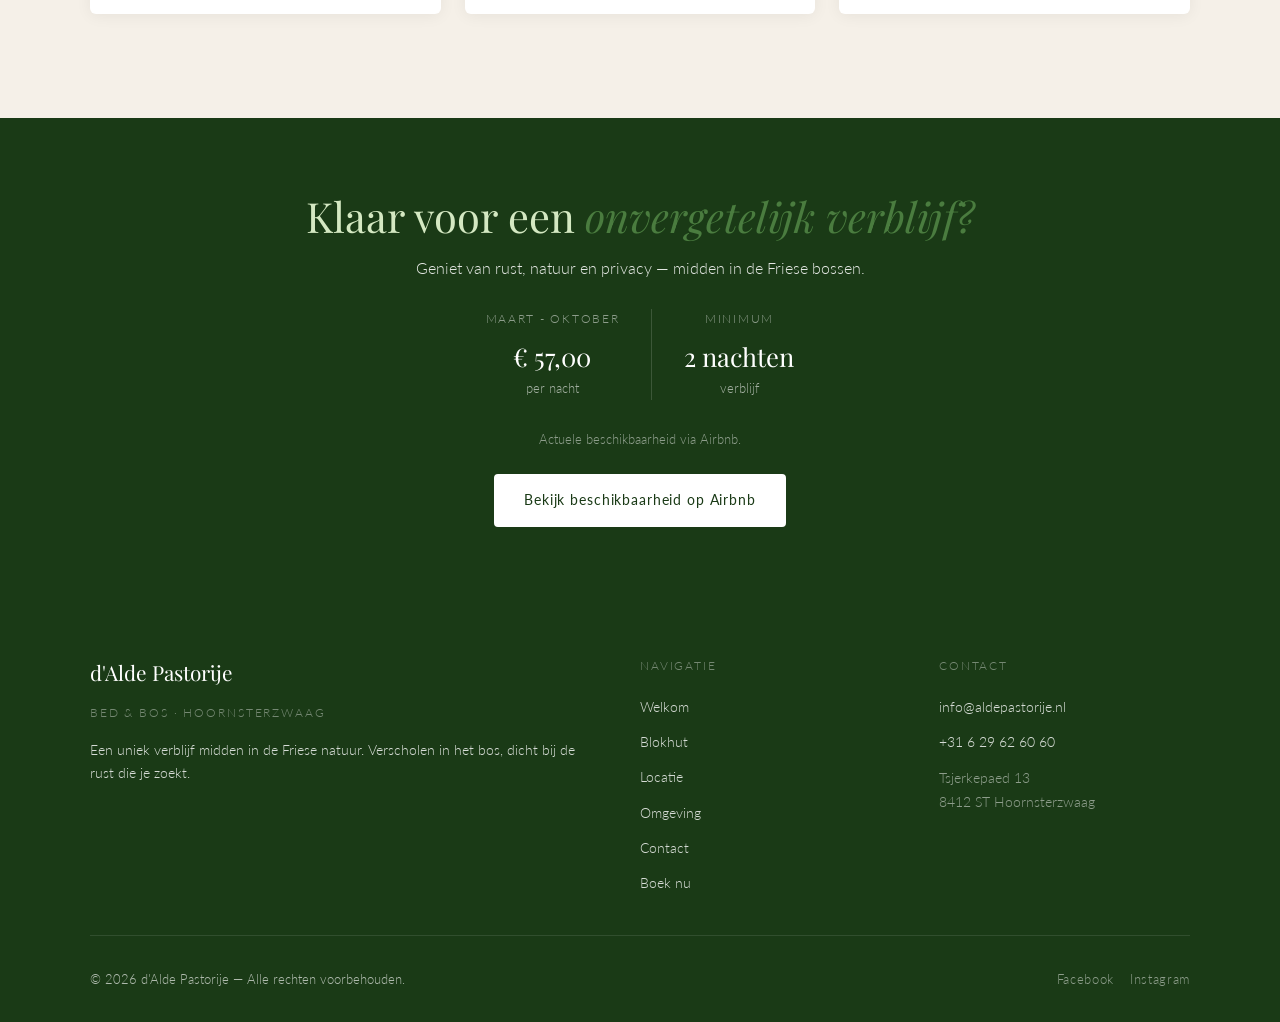
==== commit db1c01aa: "Update index.html" ====
--- a/index.html
+++ b/index.html
@@ -120,17 +120,17 @@
       <div class="ster-kaart">
         <div class="sterren">★★★★★</div>
         <p>"Heerlijke plek in het bos van aardige hosts; gezellig en sfeervol ingericht met ruime privétuin, terras, lekkere douche, mooie rustige omgeving. Heerlijk om uit te rusten, te wandelen; het is er echt genieten!"</p>
-        <span class="ster-naam">Evina, maart 2026</span>
+        <span class="ster-naam">Evina | maart 2026</span>
       </div>
       <div class="ster-kaart">
         <div class="sterren">★★★★★</div>
         <p>"Als ik nu een hele positieve recensie schrijf, dan wordt het alleen maar lastiger om deze plek opnieuw te huren. Maar met het risico dat ik mezelf in de vingers snij, kan ik niet anders zeggen dan dat dit een geweldige ervaring was. Wat een heerlijke plek! Heel privé en bijna altijd stil. Een bonte specht. Eekhoorns en de katten van de familie. Alles klopte. De plek is het geld absoluut waard! Dank aan Debby & Herman."</p>
-        <span class="ster-naam">Mario, september 2025</span>
+        <span class="ster-naam">Mario | september 2025</span>
       </div>
       <div class="ster-kaart">
         <div class="sterren">★★★★★</div>
         <p>"We hebben het echt heerlijk naar ons zin gehad tijdens ons verblijf. Alles is klein maar fijn, en precies zoals we het hadden gehoopt: een knusse plek waar je echt even helemaal tot rust kunt komen. De accommodatie is van alle gemakken voorzien en met veel zorg ingericht, waardoor je je er meteen thuis voelt! Zeker een aanrader voor een weekendje weg!"</p>
-        <span class="ster-naam">Indy, juli 2025</span>
+        <span class="ster-naam">Indy | juli 2025</span>
       </div>
     </div>
     <p style="margin-top: 1.5rem; font-size: 0.82rem; color: var(--tekst-zacht);"></p>
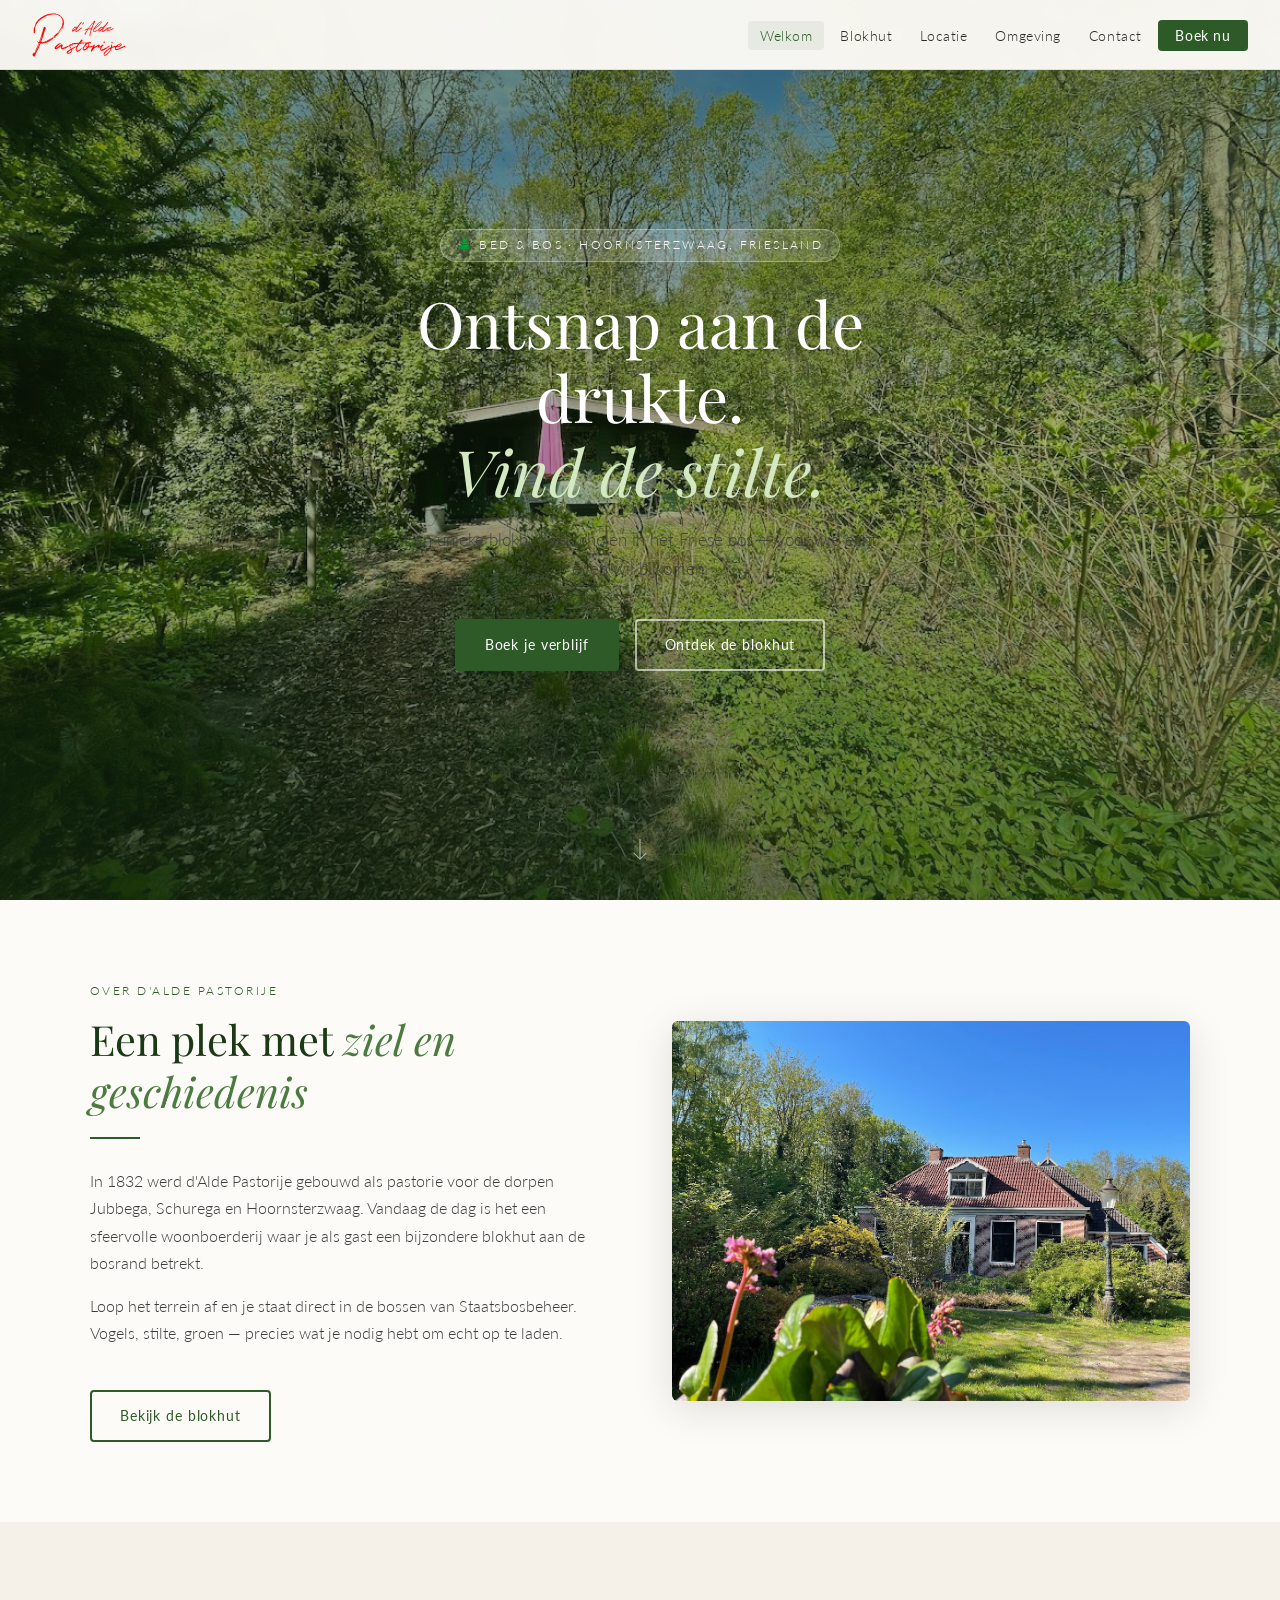
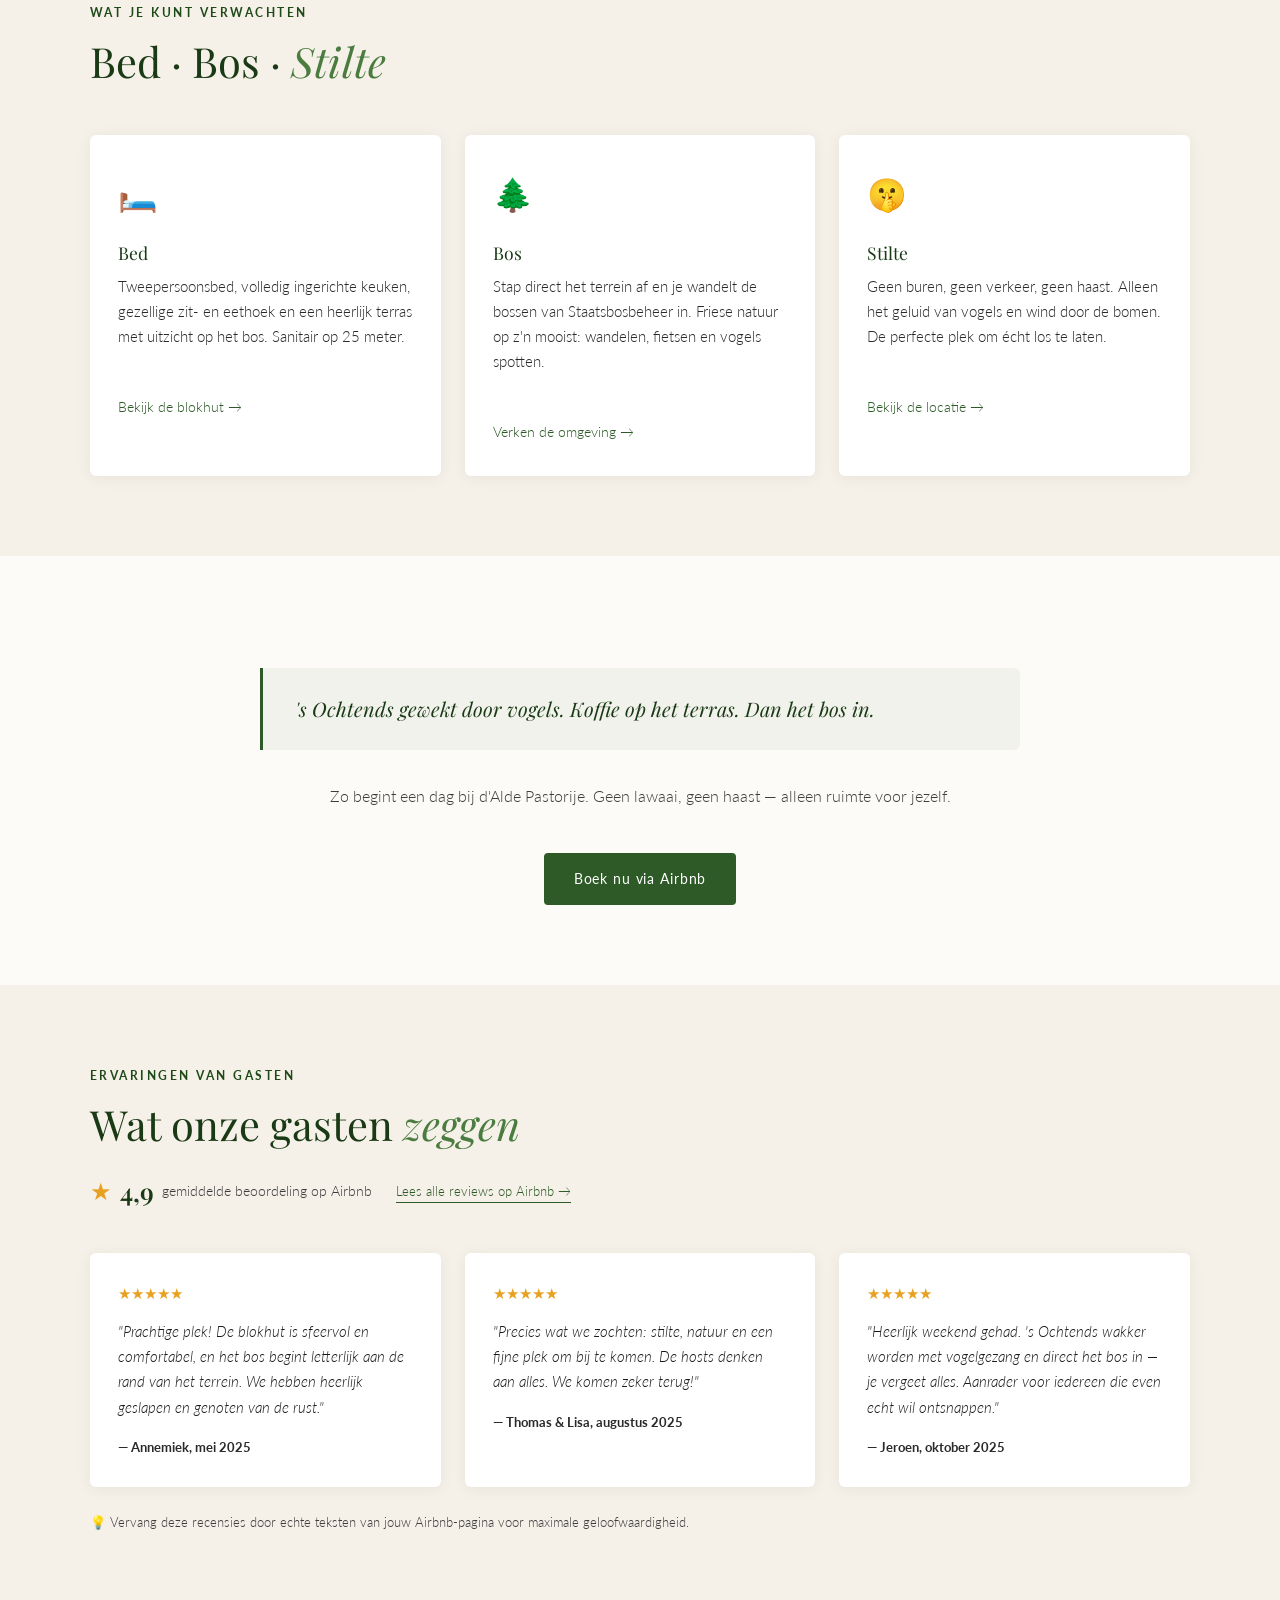
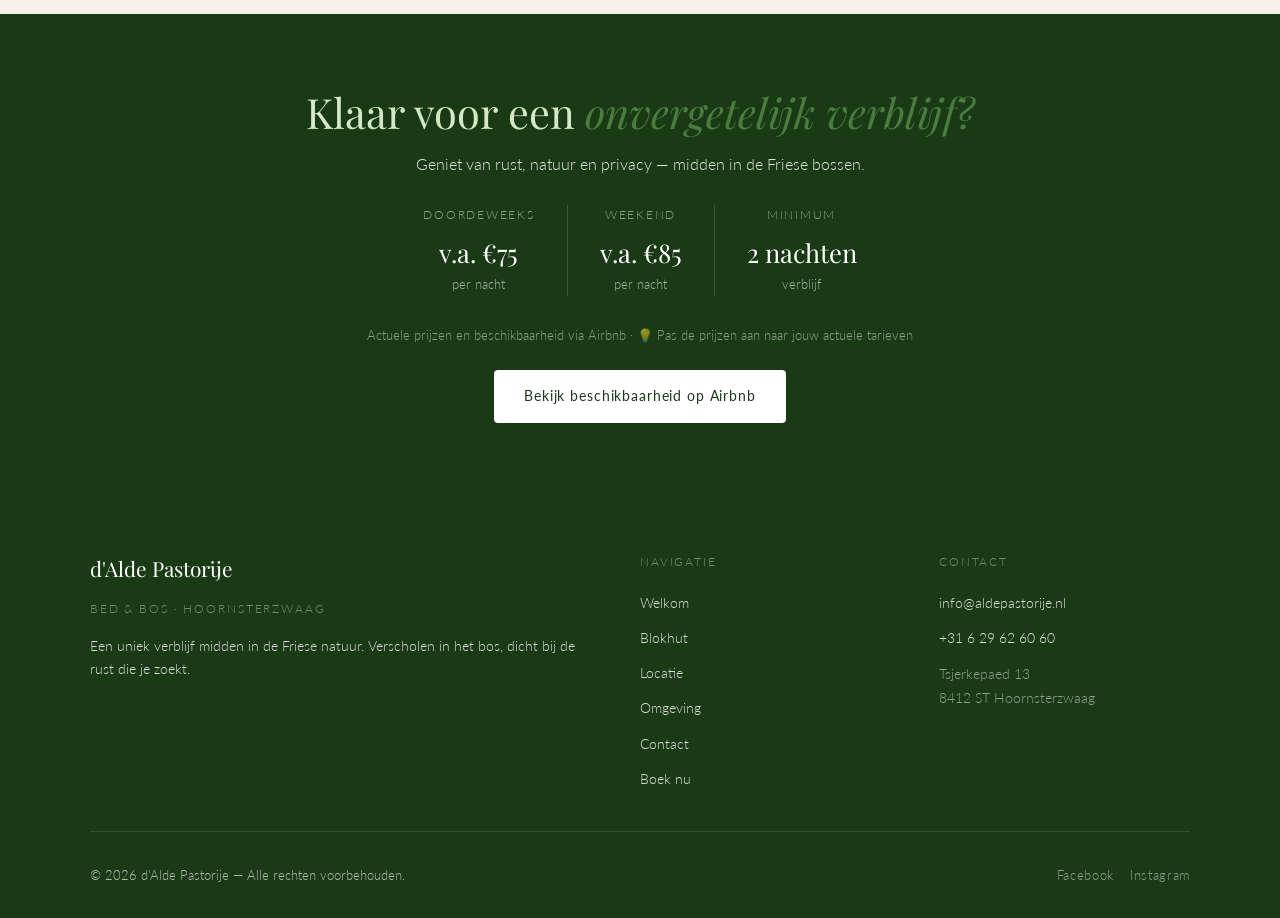
==== commit 00b16890: "Add files via upload" ====
--- a/index.html
+++ b/index.html
@@ -4,7 +4,8 @@
   <meta charset="UTF-8">
   <meta name="viewport" content="width=device-width, initial-scale=1.0">
   <title>d'Alde Pastorije – Bed & Bos · Hoornsterzwaag, Friesland</title>
-  <meta name="description" content="Een unieke blokhut verscholen in het bos. Rust, natuur en privacy midden in Friesland. Boek via Airbnb.">
+  <meta name="description" content="Een unieke blokhut verscholen in het Friese bos. Rust, natuur en privacy midden in Friesland. Boek via Airbnb.">
+  <link rel="icon" href="favicon.png" type="image/png">
   <link rel="stylesheet" href="style.css">
 </head>
 <body>
@@ -55,7 +56,7 @@
       <a href="blokhut.html" class="knop knop-lijn">Bekijk de blokhut</a>
     </div>
     <div class="foto-kader">
-      <img src="fotos/Alde Pastorije.png" alt="Alde Pastorije">
+      <img src="fotos/IMG_7119.jpg" alt="D'Alde Pastorije - de pastorie">
     </div>
   </div>
 </section>
@@ -119,21 +120,21 @@
     <div class="sterren-rij">
       <div class="ster-kaart">
         <div class="sterren">★★★★★</div>
-        <p>"Heerlijke plek in het bos van aardige hosts; gezellig en sfeervol ingericht met ruime privétuin, terras, lekkere douche, mooie rustige omgeving. Heerlijk om uit te rusten, te wandelen; het is er echt genieten!"</p>
-        <span class="ster-naam">Evina | maart 2026</span>
+        <p>"Prachtige plek! De blokhut is sfeervol en comfortabel, en het bos begint letterlijk aan de rand van het terrein. We hebben heerlijk geslapen en genoten van de rust."</p>
+        <span class="ster-naam">— Annemiek, mei 2025</span>
       </div>
       <div class="ster-kaart">
         <div class="sterren">★★★★★</div>
-        <p>"Als ik nu een hele positieve recensie schrijf, dan wordt het alleen maar lastiger om deze plek opnieuw te huren. Maar met het risico dat ik mezelf in de vingers snij, kan ik niet anders zeggen dan dat dit een geweldige ervaring was. Wat een heerlijke plek! Heel privé en bijna altijd stil. Een bonte specht. Eekhoorns en de katten van de familie. Alles klopte. De plek is het geld absoluut waard! Dank aan Debby & Herman."</p>
-        <span class="ster-naam">Mario | september 2025</span>
+        <p>"Precies wat we zochten: stilte, natuur en een fijne plek om bij te komen. De hosts denken aan alles. We komen zeker terug!"</p>
+        <span class="ster-naam">— Thomas &amp; Lisa, augustus 2025</span>
       </div>
       <div class="ster-kaart">
         <div class="sterren">★★★★★</div>
-        <p>"We hebben het echt heerlijk naar ons zin gehad tijdens ons verblijf. Alles is klein maar fijn, en precies zoals we het hadden gehoopt: een knusse plek waar je echt even helemaal tot rust kunt komen. De accommodatie is van alle gemakken voorzien en met veel zorg ingericht, waardoor je je er meteen thuis voelt! Zeker een aanrader voor een weekendje weg!"</p>
-        <span class="ster-naam">Indy | juli 2025</span>
-      </div>
-    </div>
-    <p style="margin-top: 1.5rem; font-size: 0.82rem; color: var(--tekst-zacht);"></p>
+        <p>"Heerlijk weekend gehad. 's Ochtends wakker worden met vogelgezang en direct het bos in — je vergeet alles. Aanrader voor iedereen die even echt wil ontsnappen."</p>
+        <span class="ster-naam">— Jeroen, oktober 2025</span>
+      </div>
+    </div>
+    <p style="margin-top: 1.5rem; font-size: 0.82rem; color: var(--tekst-zacht);">💡 Vervang deze recensies door echte teksten van jouw Airbnb-pagina voor maximale geloofwaardigheid.</p>
   </div>
 </section>
 
@@ -143,8 +144,14 @@
   <p>Geniet van rust, natuur en privacy — midden in de Friese bossen.</p>
   <div style="display: flex; justify-content: center; gap: 2rem; flex-wrap: wrap; margin: 1.75rem 0;">
     <div style="text-align: center;">
-      <div style="font-size: 0.72rem; letter-spacing: 0.15em; text-transform: uppercase; color: rgba(255,255,255,0.5); margin-bottom: 0.4rem;">maart - oktober</div>
-      <div style="font-family: 'Playfair Display', serif; font-size: 1.6rem; color: white;">€ 57,00</div>
+      <div style="font-size: 0.72rem; letter-spacing: 0.15em; text-transform: uppercase; color: rgba(255,255,255,0.5); margin-bottom: 0.4rem;">Doordeweeks</div>
+      <div style="font-family: 'Playfair Display', serif; font-size: 1.6rem; color: white;">v.a. €75</div>
+      <div style="font-size: 0.8rem; color: rgba(255,255,255,0.6);">per nacht</div>
+    </div>
+    <div style="width: 1px; background: rgba(255,255,255,0.15);"></div>
+    <div style="text-align: center;">
+      <div style="font-size: 0.72rem; letter-spacing: 0.15em; text-transform: uppercase; color: rgba(255,255,255,0.5); margin-bottom: 0.4rem;">Weekend</div>
+      <div style="font-family: 'Playfair Display', serif; font-size: 1.6rem; color: white;">v.a. €85</div>
       <div style="font-size: 0.8rem; color: rgba(255,255,255,0.6);">per nacht</div>
     </div>
     <div style="width: 1px; background: rgba(255,255,255,0.15);"></div>
@@ -154,7 +161,7 @@
       <div style="font-size: 0.8rem; color: rgba(255,255,255,0.6);">verblijf</div>
     </div>
   </div>
-  <p style="font-size: 0.82rem; color: rgba(255,255,255,0.5); margin-bottom: 1.5rem;">Actuele beschikbaarheid via Airbnb.</p>
+  <p style="font-size: 0.82rem; color: rgba(255,255,255,0.5); margin-bottom: 1.5rem;">Actuele prijzen en beschikbaarheid via Airbnb · 💡 Pas de prijzen aan naar jouw actuele tarieven</p>
   <a href="https://www.airbnb.nl/rooms/590486765936281723?guests=1&adults=1&s=67&unique_share_id=4be885d4-4603-4502-bc7c-69f7382459e8" target="_blank" class="knop" style="background: white; color: var(--groen-donker); border: 2px solid white;">Bekijk beschikbaarheid op Airbnb</a>
 </div>
 
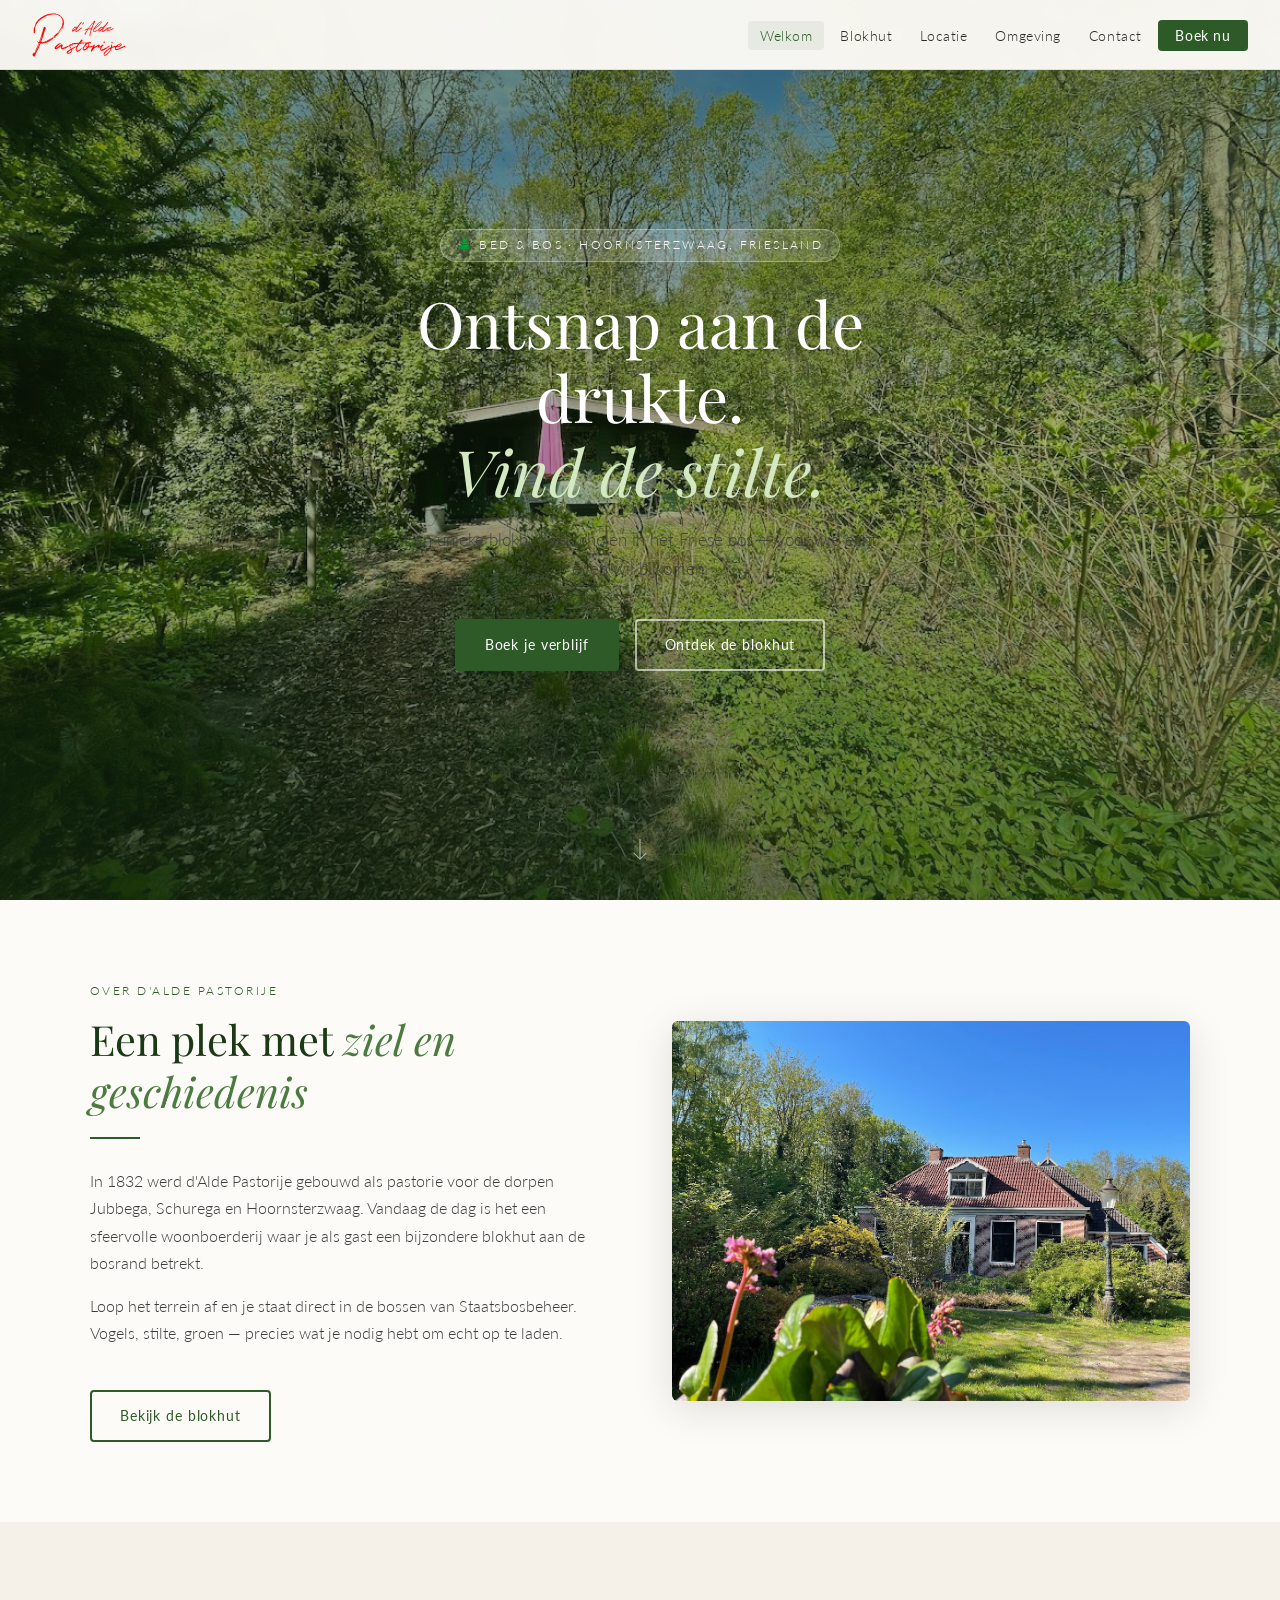
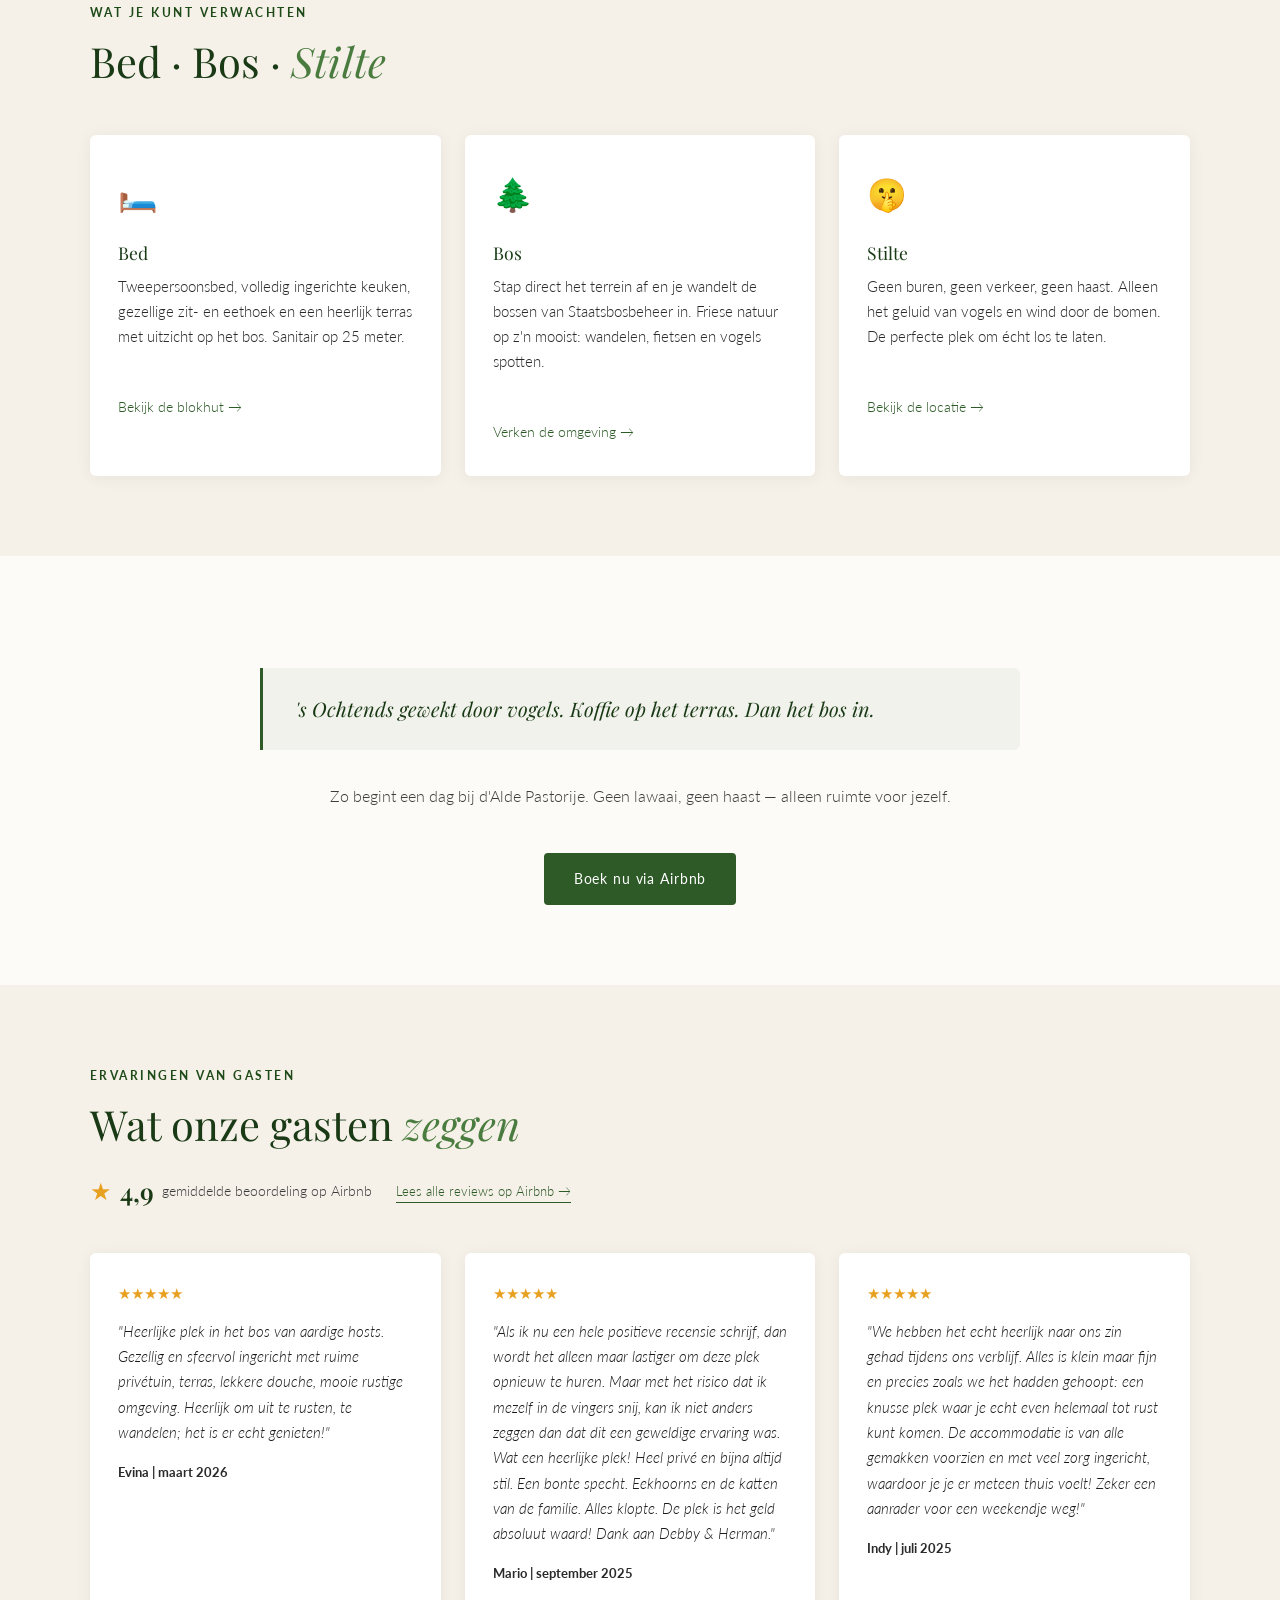
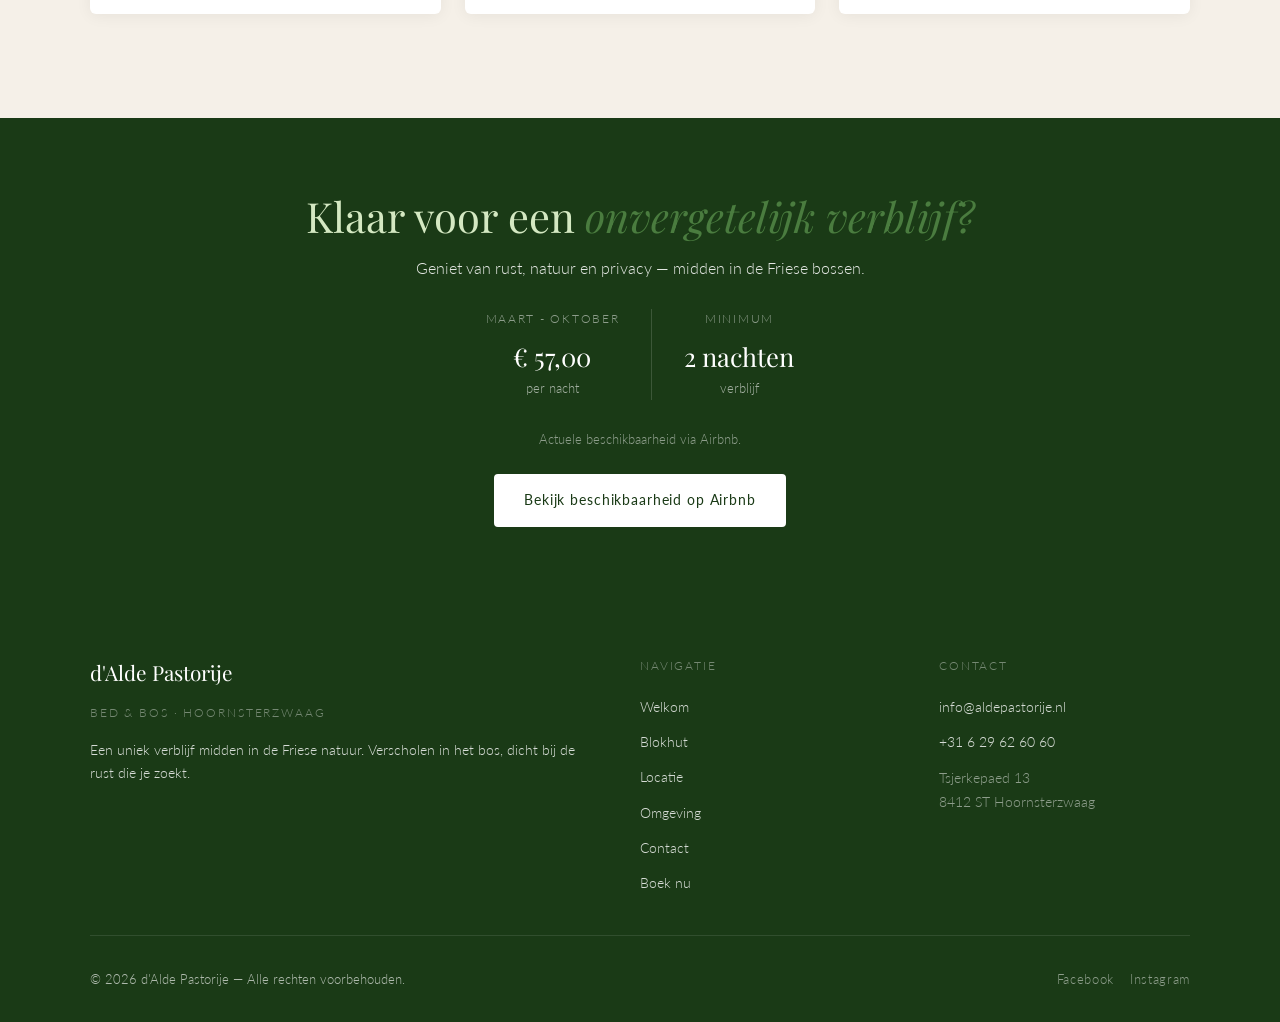
==== commit 55c42546: "Update index.html" ====
--- a/index.html
+++ b/index.html
@@ -120,21 +120,21 @@
     <div class="sterren-rij">
       <div class="ster-kaart">
         <div class="sterren">★★★★★</div>
-        <p>"Prachtige plek! De blokhut is sfeervol en comfortabel, en het bos begint letterlijk aan de rand van het terrein. We hebben heerlijk geslapen en genoten van de rust."</p>
-        <span class="ster-naam">— Annemiek, mei 2025</span>
+        <p>"Heerlijke plek in het bos van aardige hosts. Gezellig en sfeervol ingericht met ruime privétuin, terras, lekkere douche, mooie rustige omgeving. Heerlijk om uit te rusten, te wandelen; het is er echt genieten!"</p>
+        <span class="ster-naam">Evina | maart 2026</span>
       </div>
       <div class="ster-kaart">
         <div class="sterren">★★★★★</div>
-        <p>"Precies wat we zochten: stilte, natuur en een fijne plek om bij te komen. De hosts denken aan alles. We komen zeker terug!"</p>
-        <span class="ster-naam">— Thomas &amp; Lisa, augustus 2025</span>
+        <p>"Als ik nu een hele positieve recensie schrijf, dan wordt het alleen maar lastiger om deze plek opnieuw te huren. Maar met het risico dat ik mezelf in de vingers snij, kan ik niet anders zeggen dan dat dit een geweldige ervaring was. Wat een heerlijke plek! Heel privé en bijna altijd stil. Een bonte specht. Eekhoorns en de katten van de familie. Alles klopte. De plek is het geld absoluut waard! Dank aan Debby & Herman."</p>
+        <span class="ster-naam">Mario | september 2025</span>
       </div>
       <div class="ster-kaart">
         <div class="sterren">★★★★★</div>
-        <p>"Heerlijk weekend gehad. 's Ochtends wakker worden met vogelgezang en direct het bos in — je vergeet alles. Aanrader voor iedereen die even echt wil ontsnappen."</p>
-        <span class="ster-naam">— Jeroen, oktober 2025</span>
-      </div>
-    </div>
-    <p style="margin-top: 1.5rem; font-size: 0.82rem; color: var(--tekst-zacht);">💡 Vervang deze recensies door echte teksten van jouw Airbnb-pagina voor maximale geloofwaardigheid.</p>
+        <p>"We hebben het echt heerlijk naar ons zin gehad tijdens ons verblijf. Alles is klein maar fijn en precies zoals we het hadden gehoopt: een knusse plek waar je echt even helemaal tot rust kunt komen. De accommodatie is van alle gemakken voorzien en met veel zorg ingericht, waardoor je je er meteen thuis voelt! Zeker een aanrader voor een weekendje weg!"</p>
+        <span class="ster-naam">Indy | juli 2025</span>
+      </div>
+    </div>
+    <p style="margin-top: 1.5rem; font-size: 0.82rem; color: var(--tekst-zacht);"></p>
   </div>
 </section>
 
@@ -144,14 +144,8 @@
   <p>Geniet van rust, natuur en privacy — midden in de Friese bossen.</p>
   <div style="display: flex; justify-content: center; gap: 2rem; flex-wrap: wrap; margin: 1.75rem 0;">
     <div style="text-align: center;">
-      <div style="font-size: 0.72rem; letter-spacing: 0.15em; text-transform: uppercase; color: rgba(255,255,255,0.5); margin-bottom: 0.4rem;">Doordeweeks</div>
-      <div style="font-family: 'Playfair Display', serif; font-size: 1.6rem; color: white;">v.a. €75</div>
-      <div style="font-size: 0.8rem; color: rgba(255,255,255,0.6);">per nacht</div>
-    </div>
-    <div style="width: 1px; background: rgba(255,255,255,0.15);"></div>
-    <div style="text-align: center;">
-      <div style="font-size: 0.72rem; letter-spacing: 0.15em; text-transform: uppercase; color: rgba(255,255,255,0.5); margin-bottom: 0.4rem;">Weekend</div>
-      <div style="font-family: 'Playfair Display', serif; font-size: 1.6rem; color: white;">v.a. €85</div>
+      <div style="font-size: 0.72rem; letter-spacing: 0.15em; text-transform: uppercase; color: rgba(255,255,255,0.5); margin-bottom: 0.4rem;">maart - oktober</div>
+      <div style="font-family: 'Playfair Display', serif; font-size: 1.6rem; color: white;">€ 57,00</div>
       <div style="font-size: 0.8rem; color: rgba(255,255,255,0.6);">per nacht</div>
     </div>
     <div style="width: 1px; background: rgba(255,255,255,0.15);"></div>
@@ -161,7 +155,7 @@
       <div style="font-size: 0.8rem; color: rgba(255,255,255,0.6);">verblijf</div>
     </div>
   </div>
-  <p style="font-size: 0.82rem; color: rgba(255,255,255,0.5); margin-bottom: 1.5rem;">Actuele prijzen en beschikbaarheid via Airbnb · 💡 Pas de prijzen aan naar jouw actuele tarieven</p>
+  <p style="font-size: 0.82rem; color: rgba(255,255,255,0.5); margin-bottom: 1.5rem;">Actuele beschikbaarheid via Airbnb.</p>
   <a href="https://www.airbnb.nl/rooms/590486765936281723?guests=1&adults=1&s=67&unique_share_id=4be885d4-4603-4502-bc7c-69f7382459e8" target="_blank" class="knop" style="background: white; color: var(--groen-donker); border: 2px solid white;">Bekijk beschikbaarheid op Airbnb</a>
 </div>
 
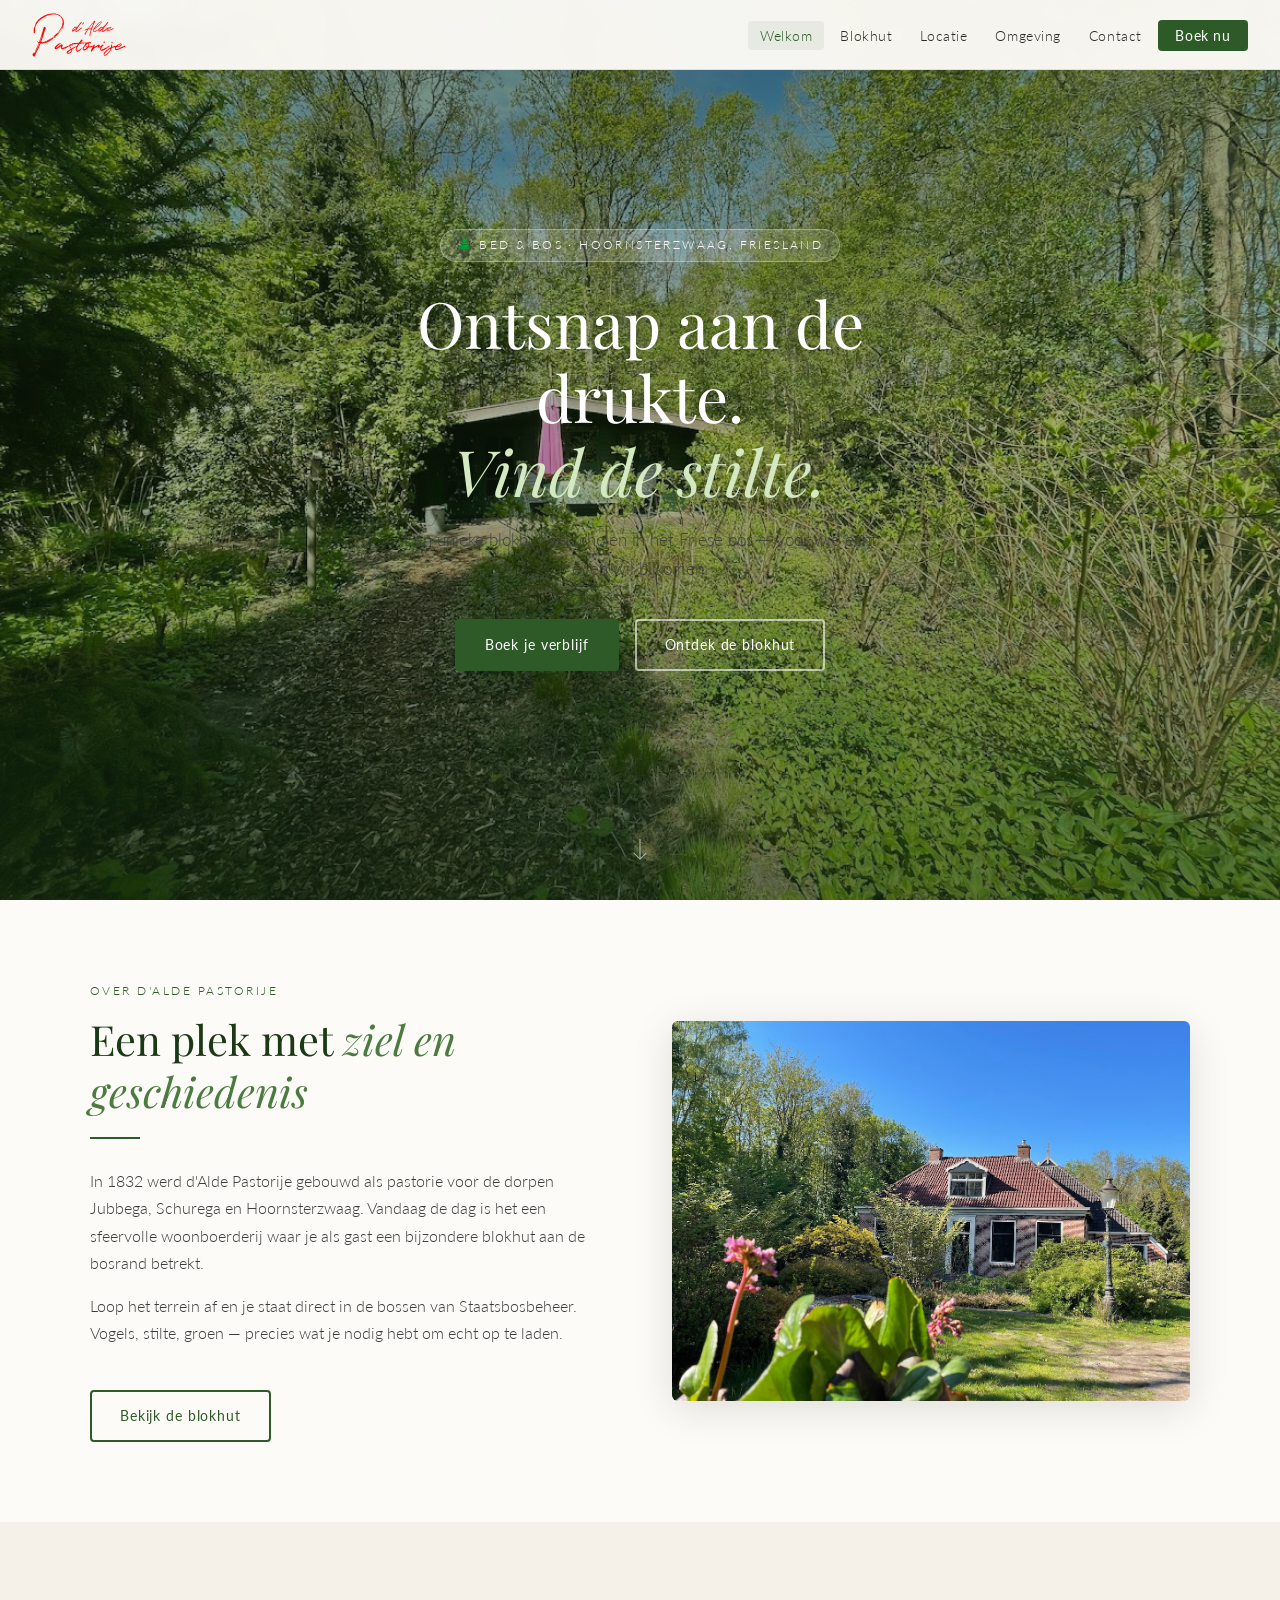
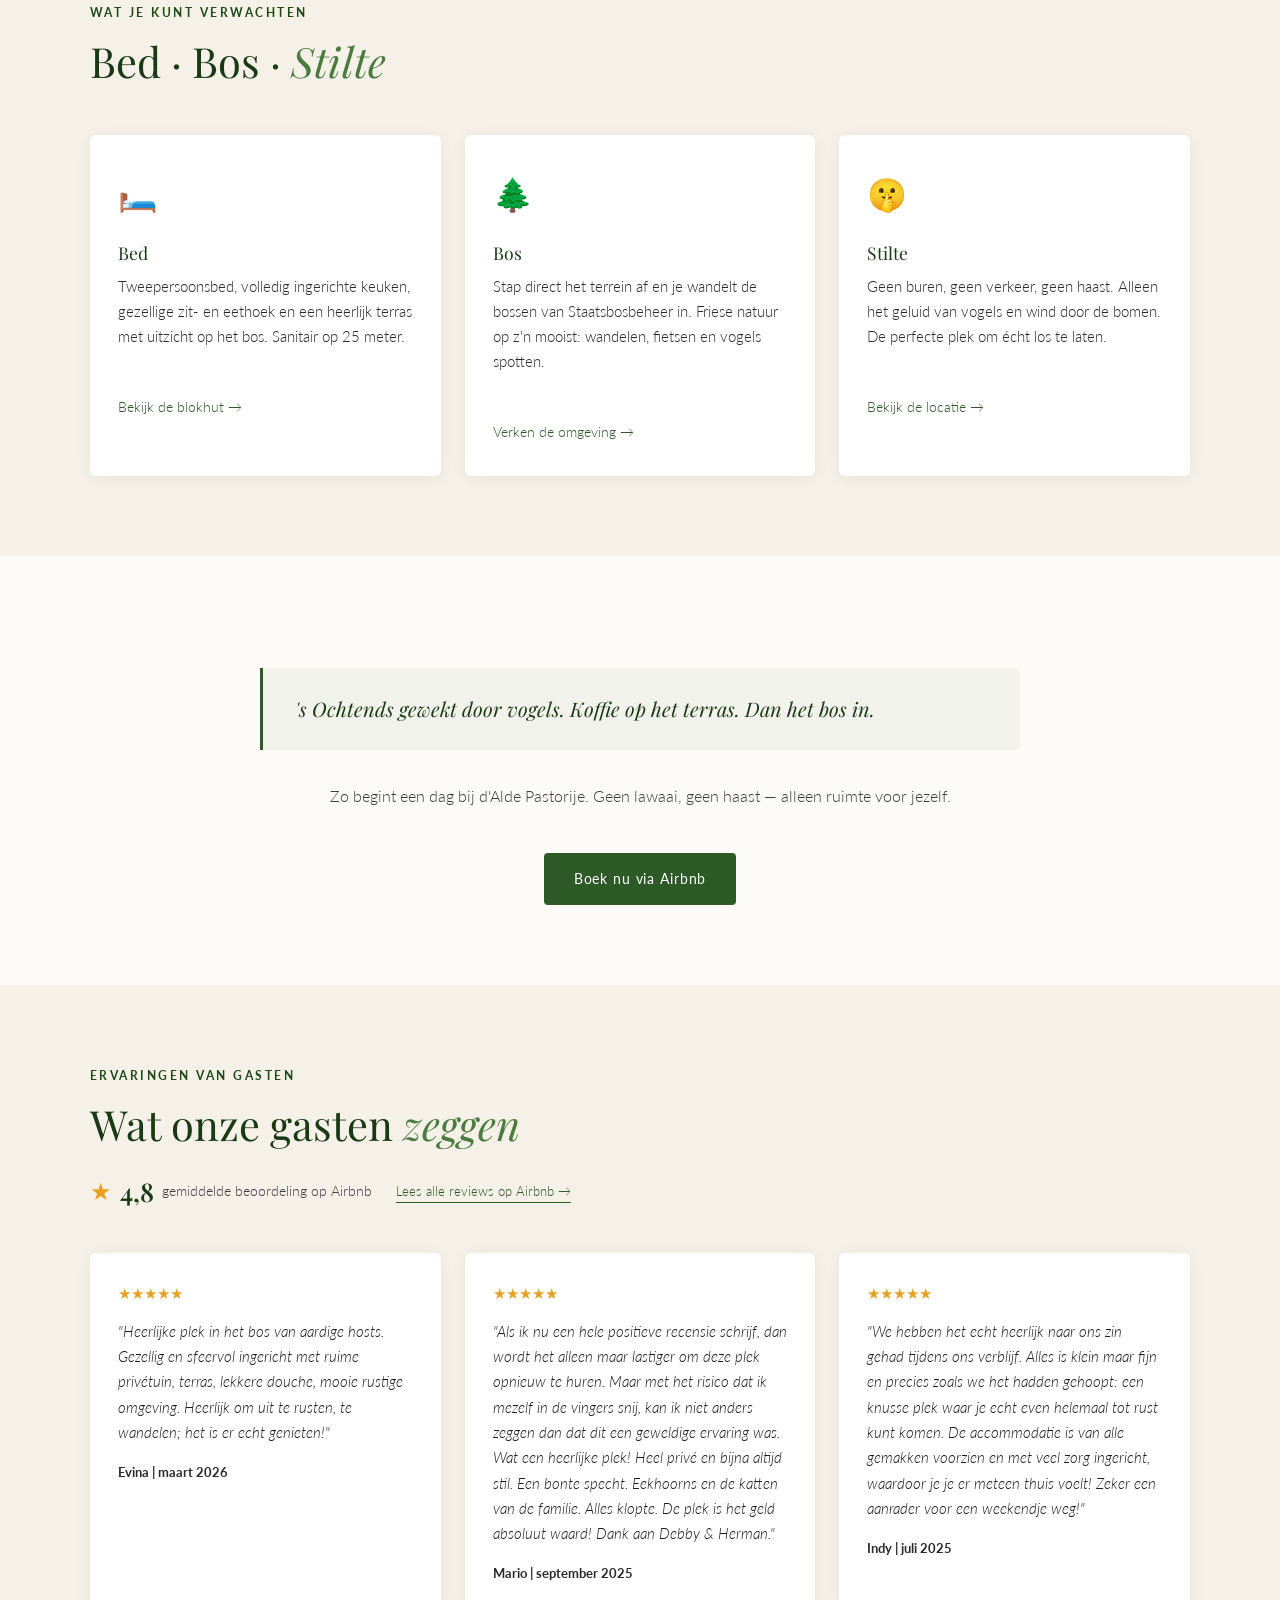
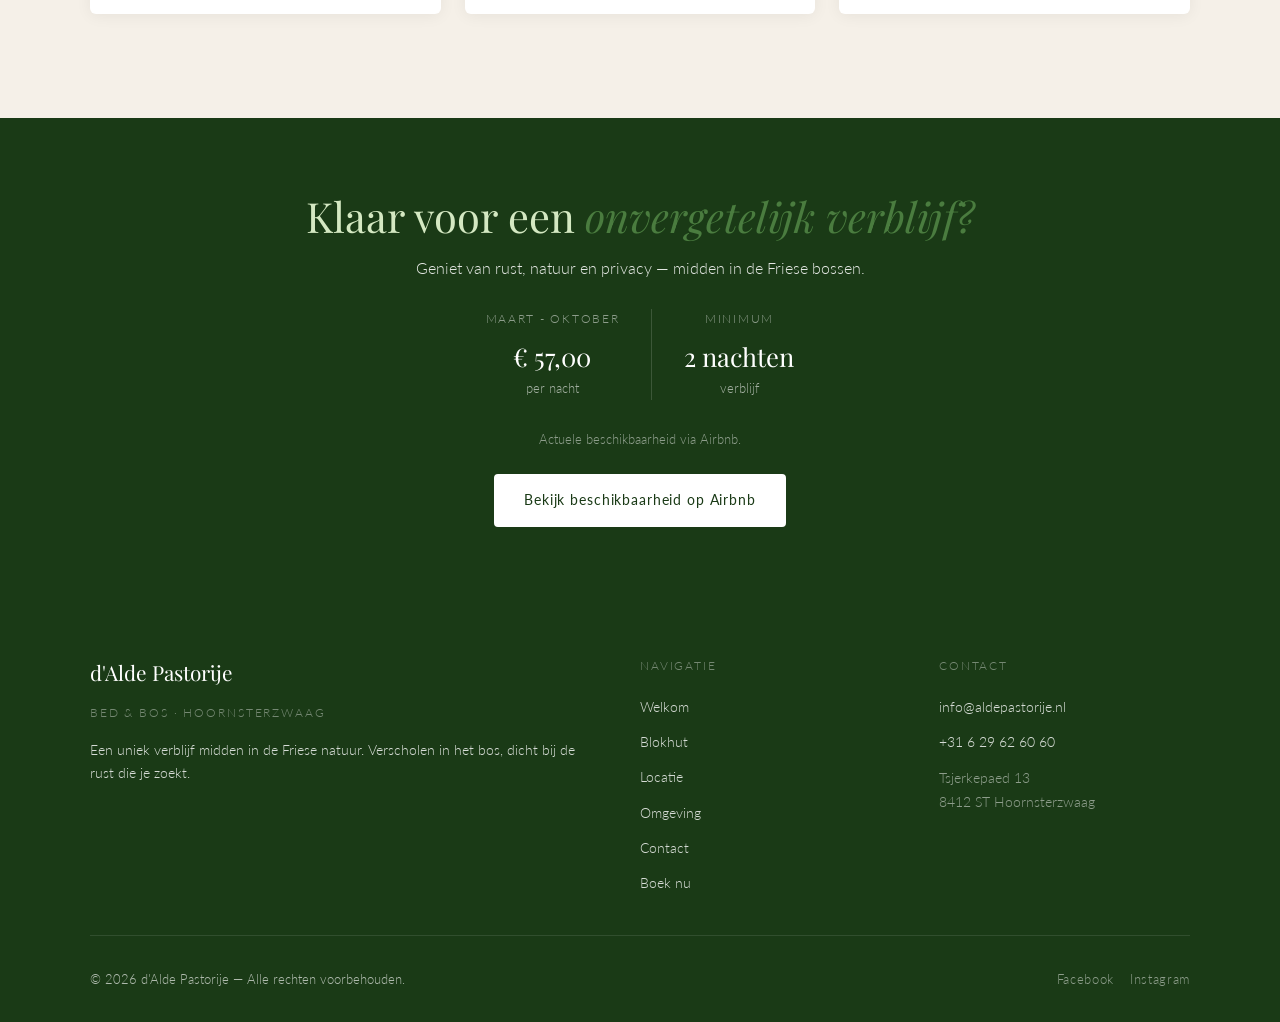
==== commit 3e0c296e: "Update index.html" ====
--- a/index.html
+++ b/index.html
@@ -112,7 +112,7 @@
     <div style="display: flex; align-items: center; gap: 1.5rem; margin: 0.75rem 0 2rem; flex-wrap: wrap;">
       <div style="display: flex; align-items: center; gap: 0.5rem;">
         <span style="font-size: 1.5rem; color: #e8a020;">★</span>
-        <span style="font-family: 'Playfair Display', serif; font-size: 1.6rem; color: var(--groen-donker); font-weight: 600;">4,9</span>
+        <span style="font-family: 'Playfair Display', serif; font-size: 1.6rem; color: var(--groen-donker); font-weight: 600;">4,8</span>
         <span style="font-size: 0.85rem; color: var(--tekst-zacht);">gemiddelde beoordeling op Airbnb</span>
       </div>
       <a href="https://www.airbnb.nl/rooms/590486765936281723?guests=1&adults=1&s=67&unique_share_id=4be885d4-4603-4502-bc7c-69f7382459e8" target="_blank" style="font-size: 0.82rem; color: var(--groen); text-decoration: none; border-bottom: 1px solid var(--groen);">Lees alle reviews op Airbnb →</a>
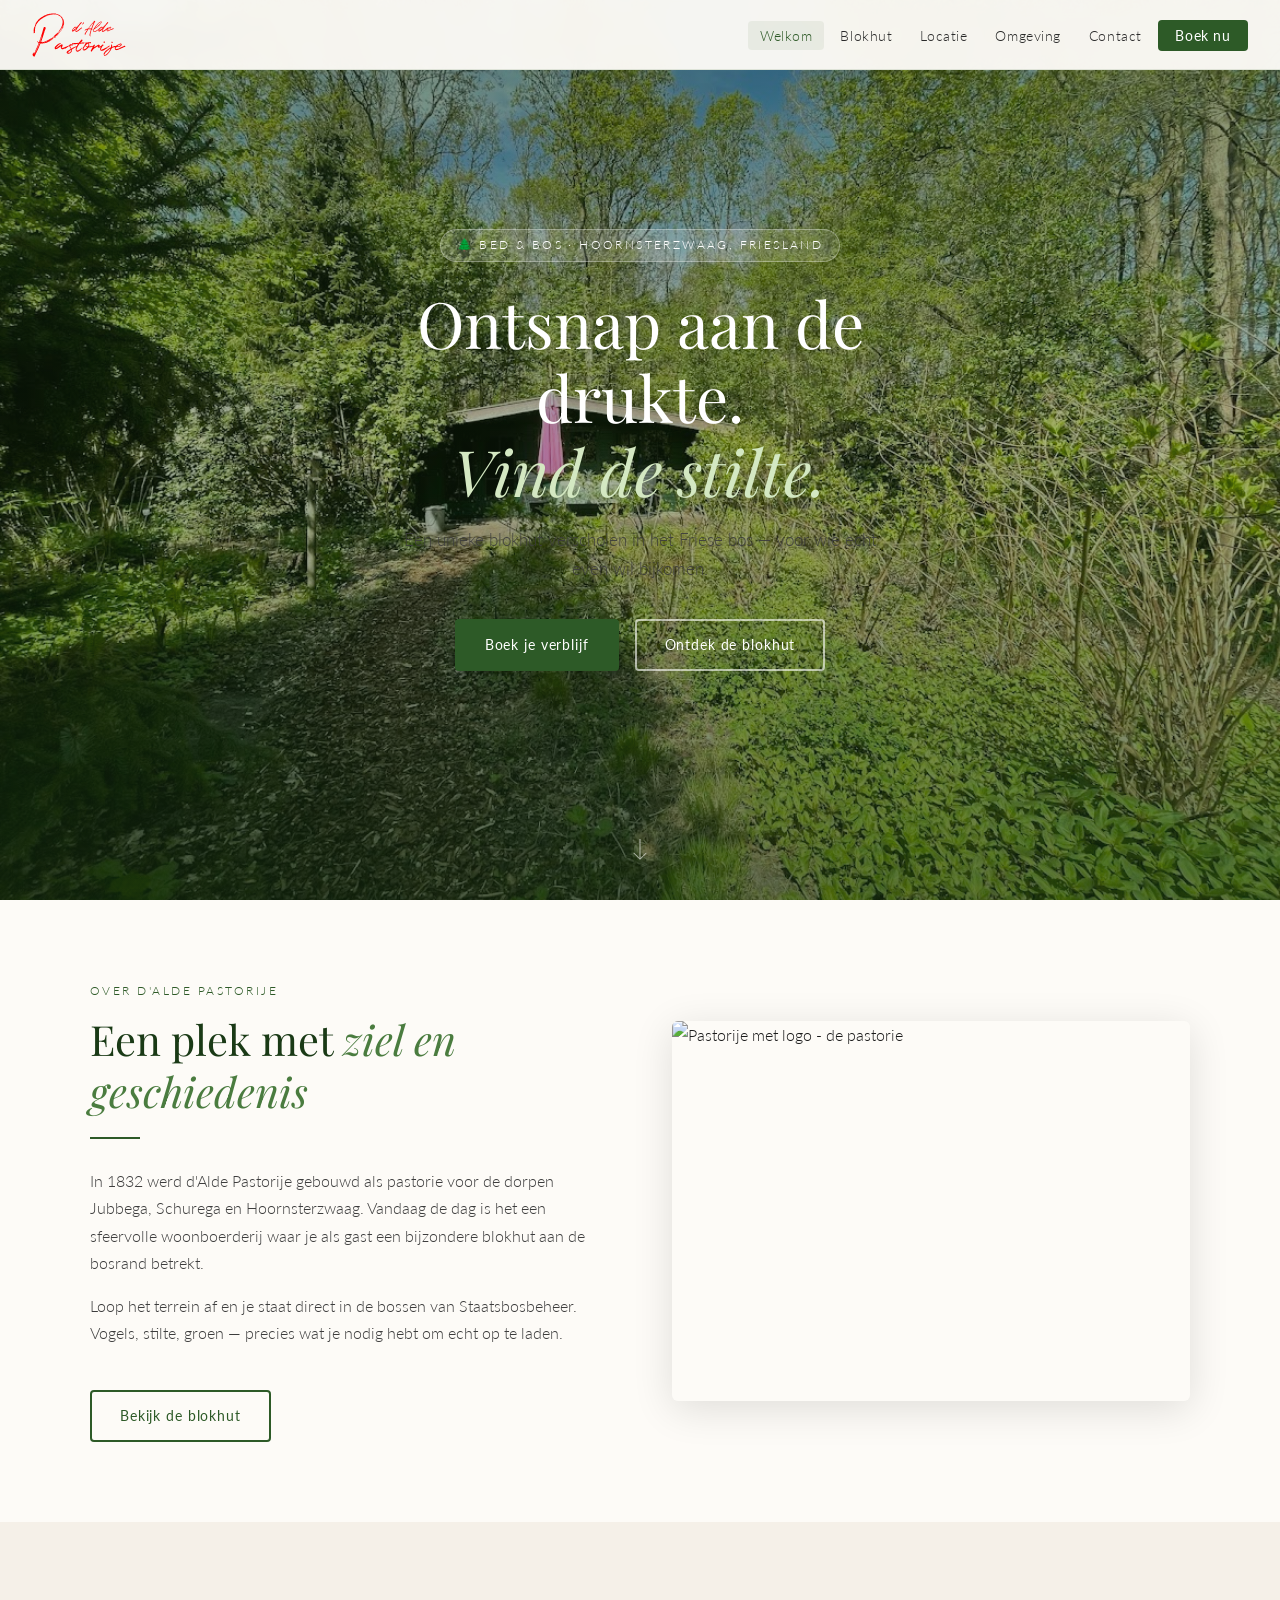
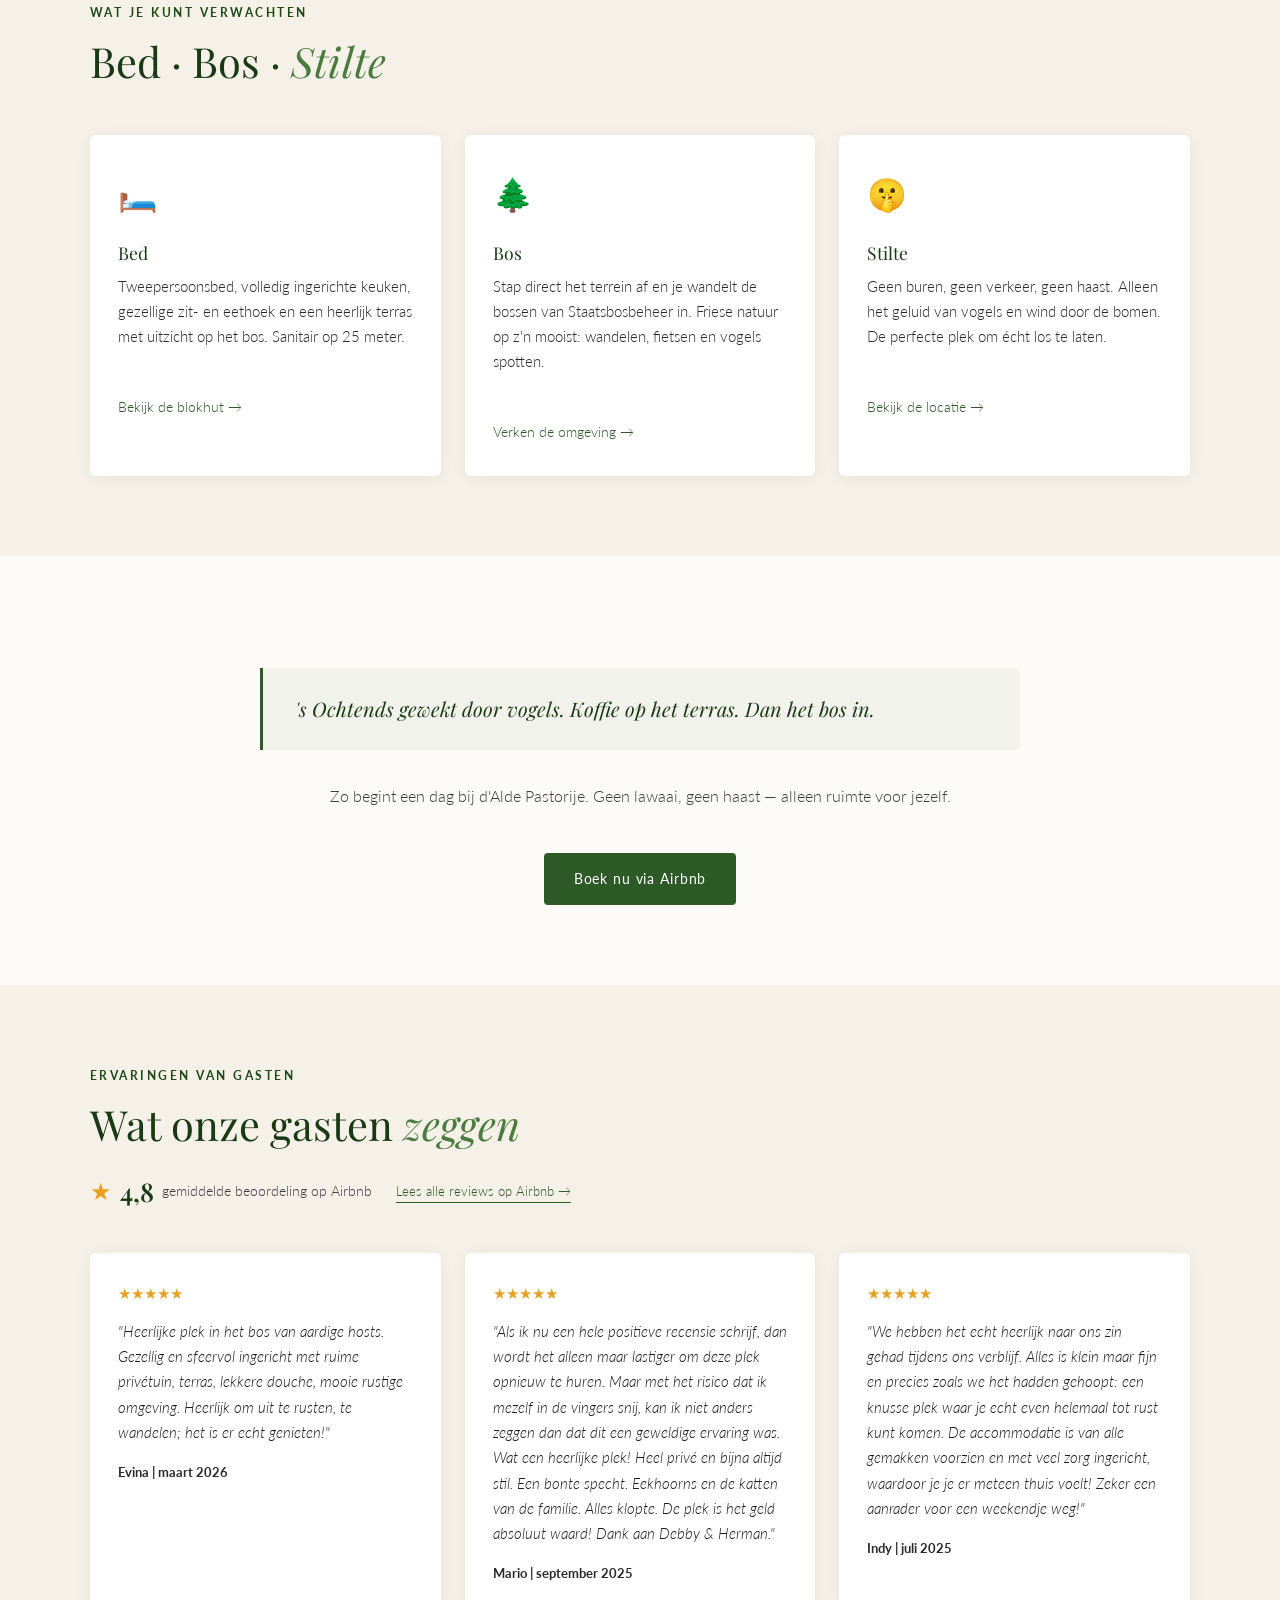
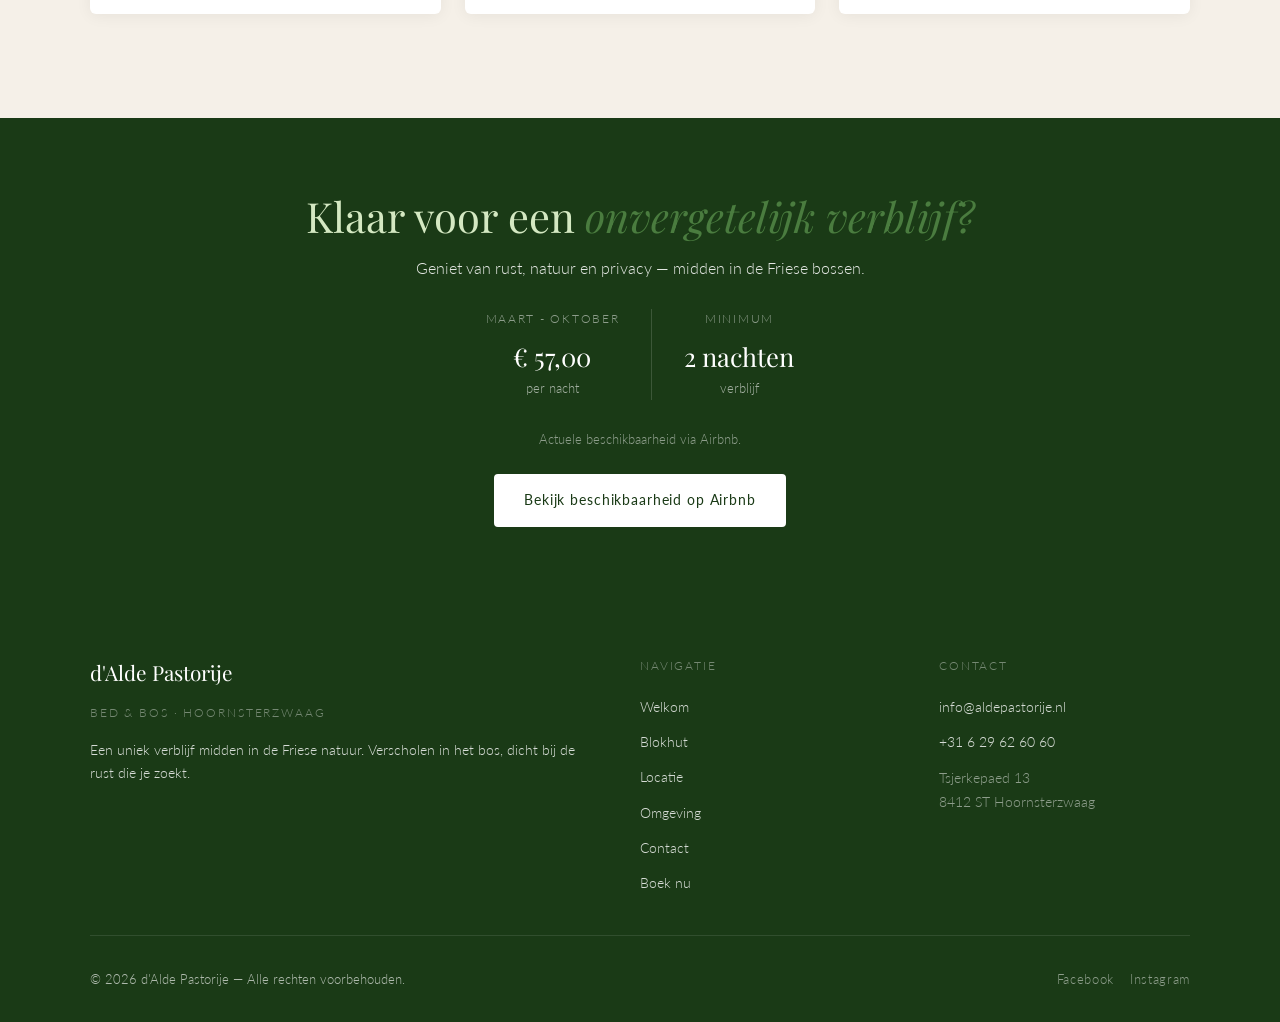
==== commit 10575ce4: "Update index.html" ====
--- a/index.html
+++ b/index.html
@@ -56,7 +56,7 @@
       <a href="blokhut.html" class="knop knop-lijn">Bekijk de blokhut</a>
     </div>
     <div class="foto-kader">
-      <img src="fotos/IMG_7119.jpg" alt="D'Alde Pastorije - de pastorie">
+      <img src="fotos/Alde Pastorije met logo.png" alt="Pastorije met logo - de pastorie">
     </div>
   </div>
 </section>
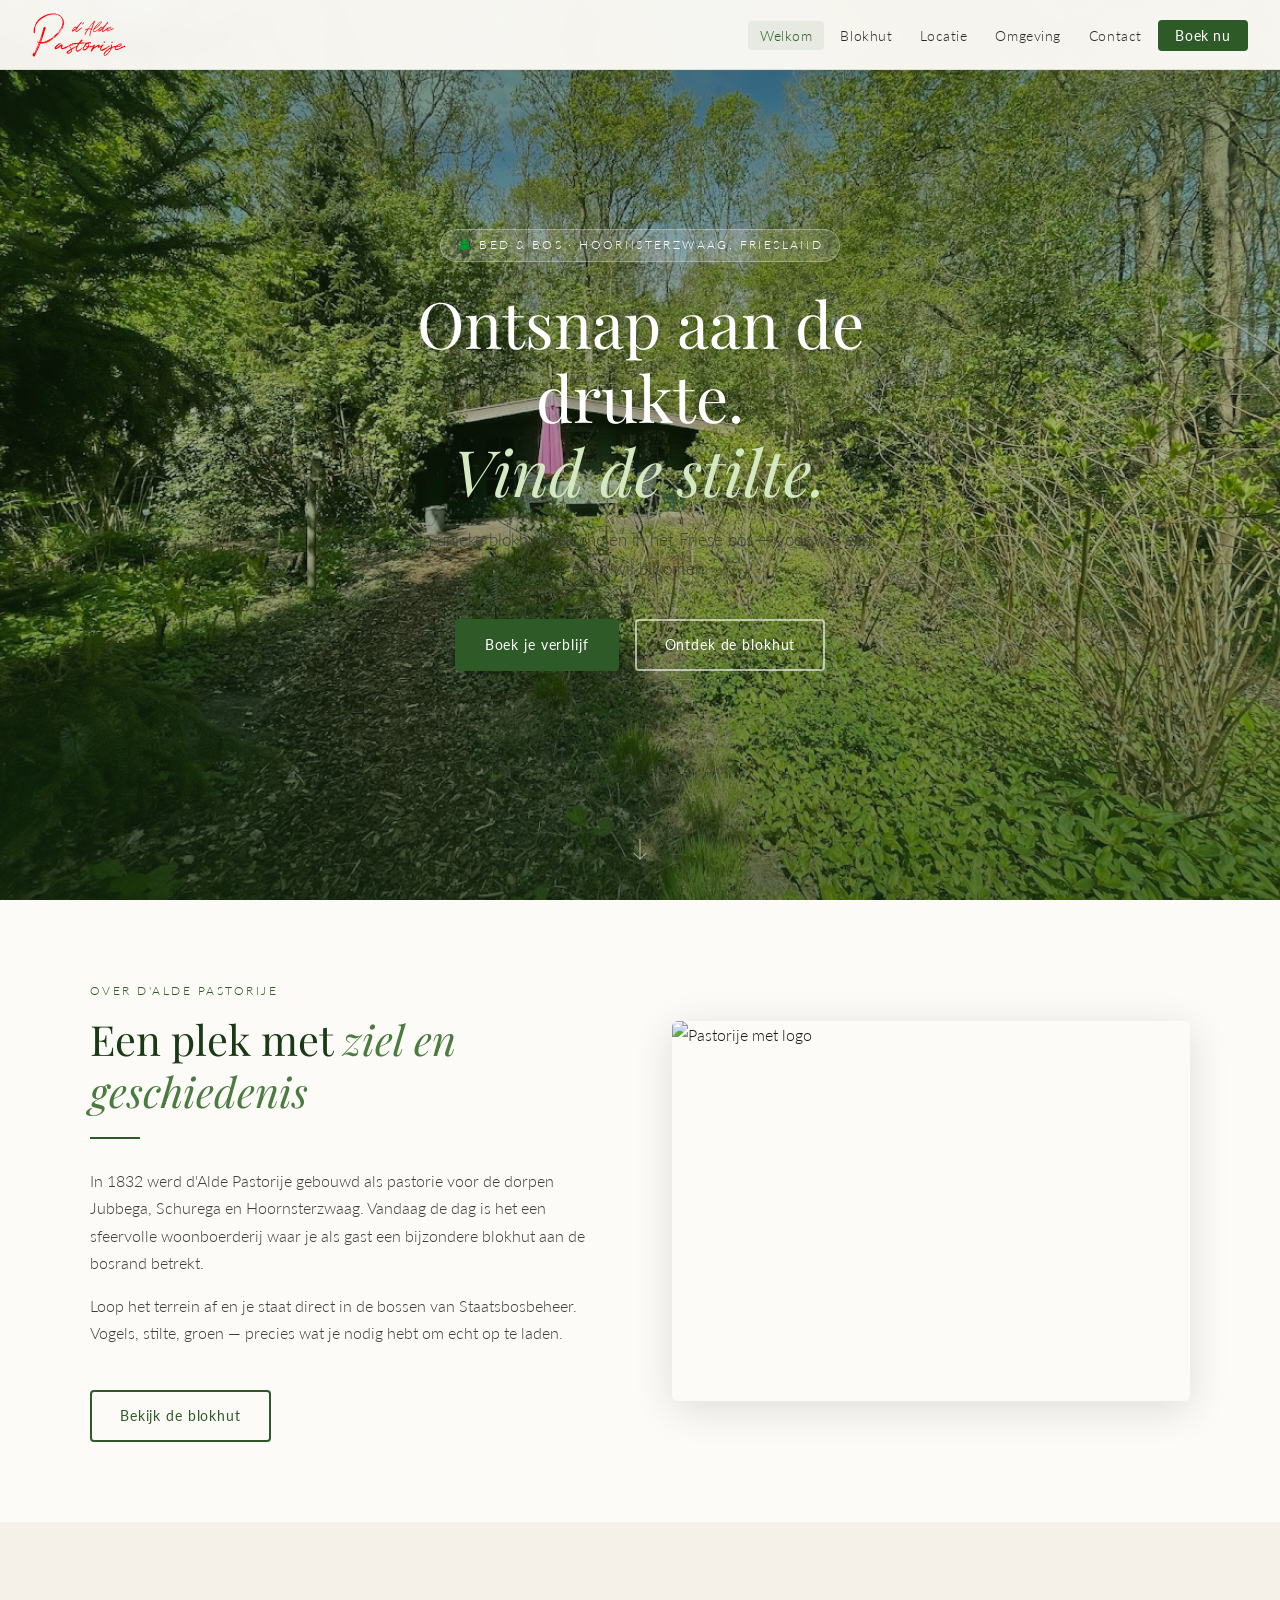
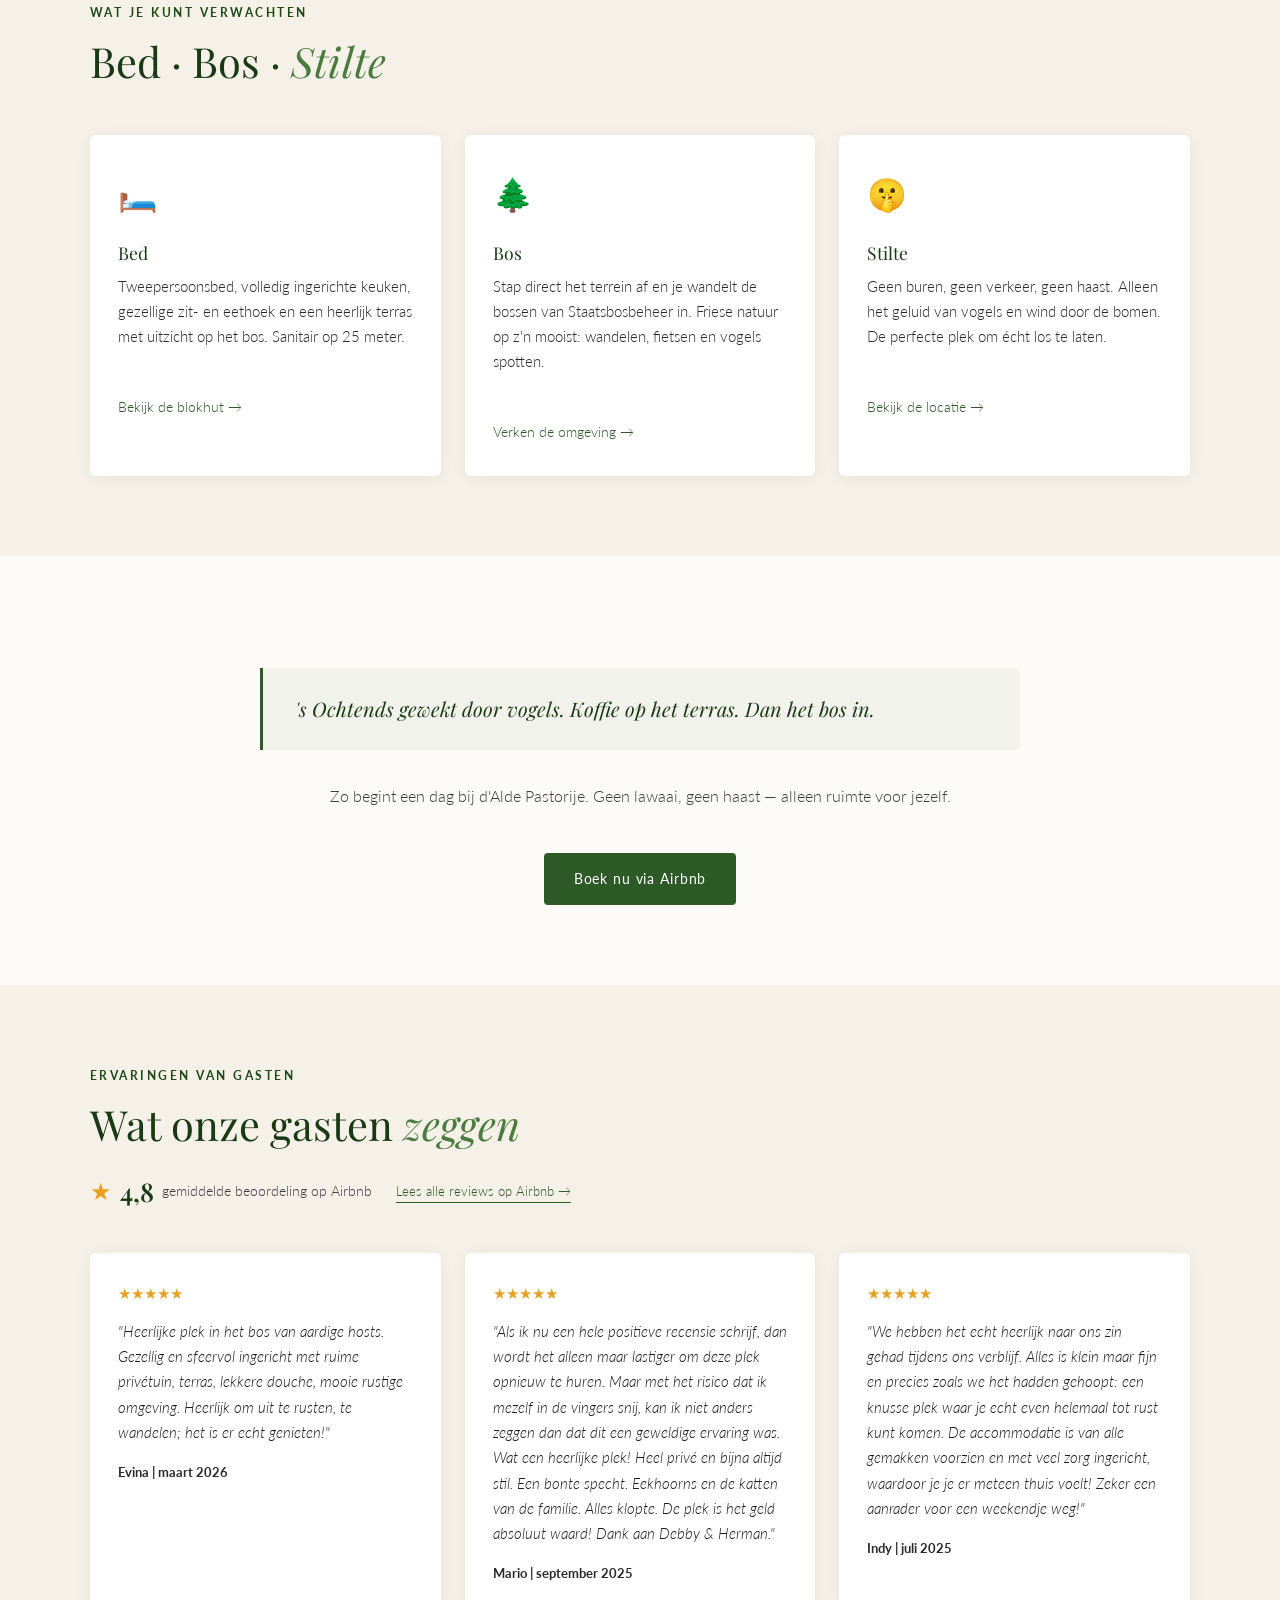
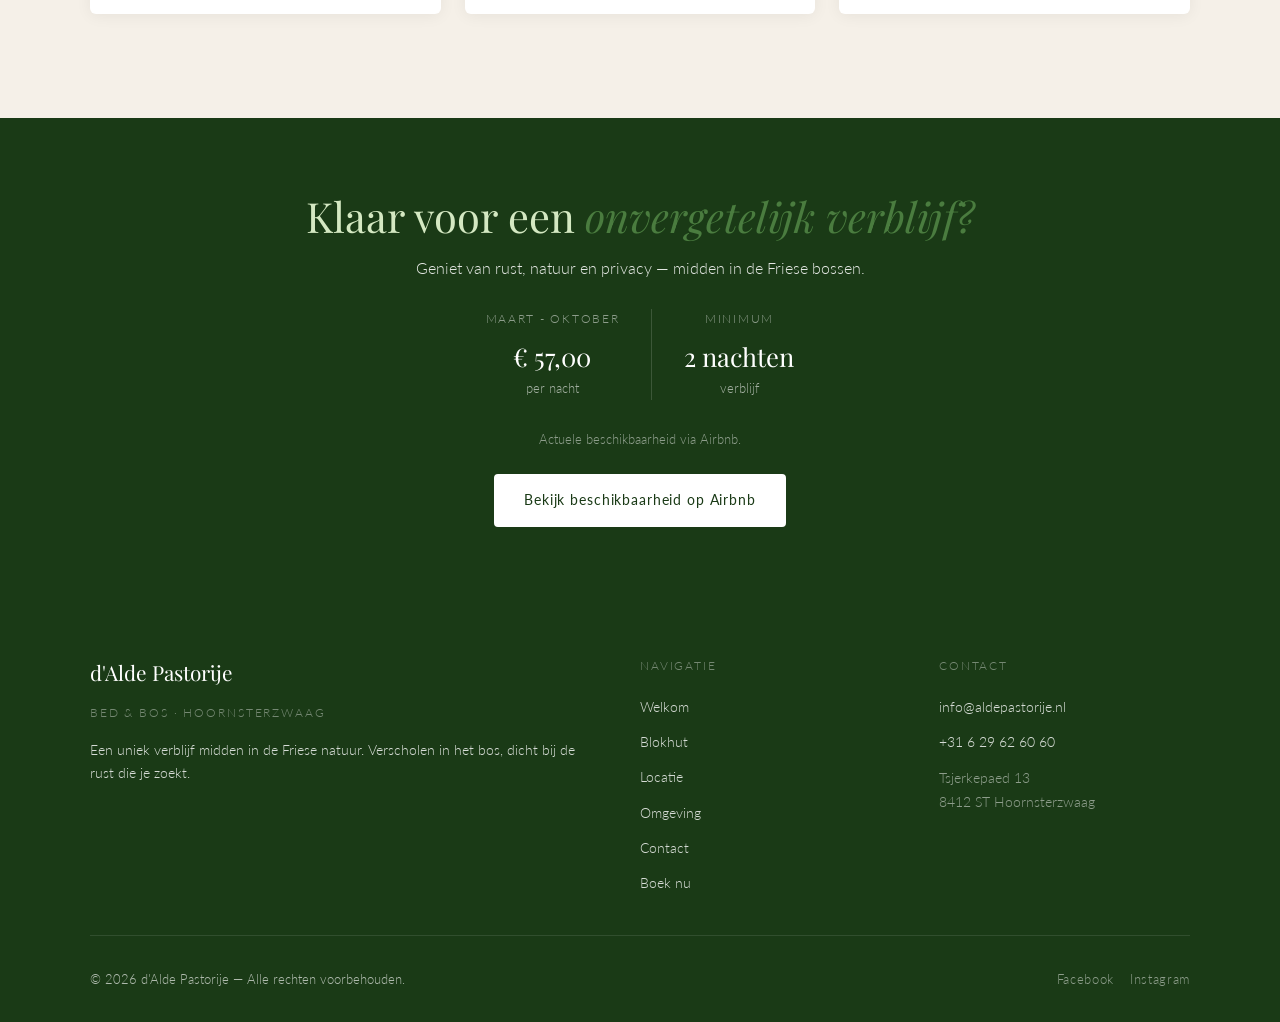
==== commit 16631af0: "Update index.html" ====
--- a/index.html
+++ b/index.html
@@ -56,7 +56,7 @@
       <a href="blokhut.html" class="knop knop-lijn">Bekijk de blokhut</a>
     </div>
     <div class="foto-kader">
-      <img src="fotos/Alde Pastorije met logo.png" alt="Pastorije met logo - de pastorie">
+      <img src="fotos/Alde Pastorije met logo.png" alt="Pastorije met logo">
     </div>
   </div>
 </section>
